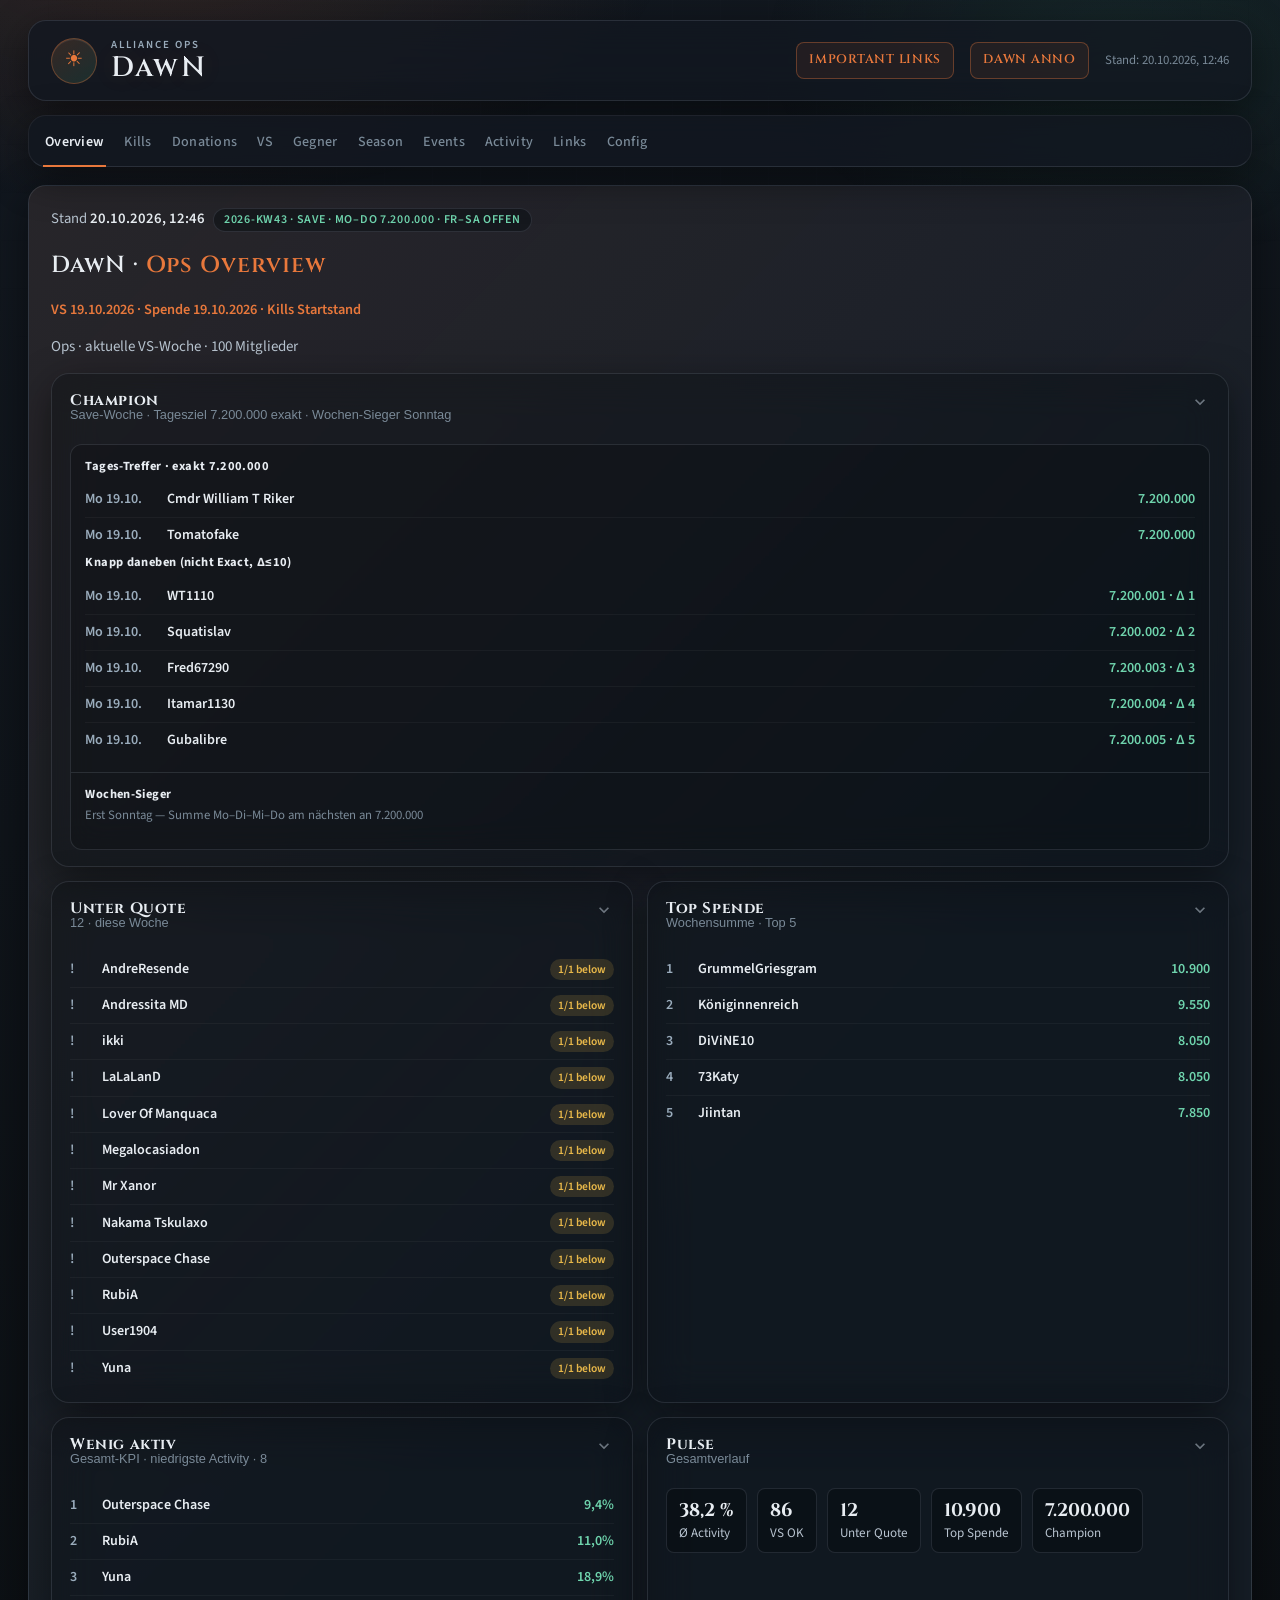
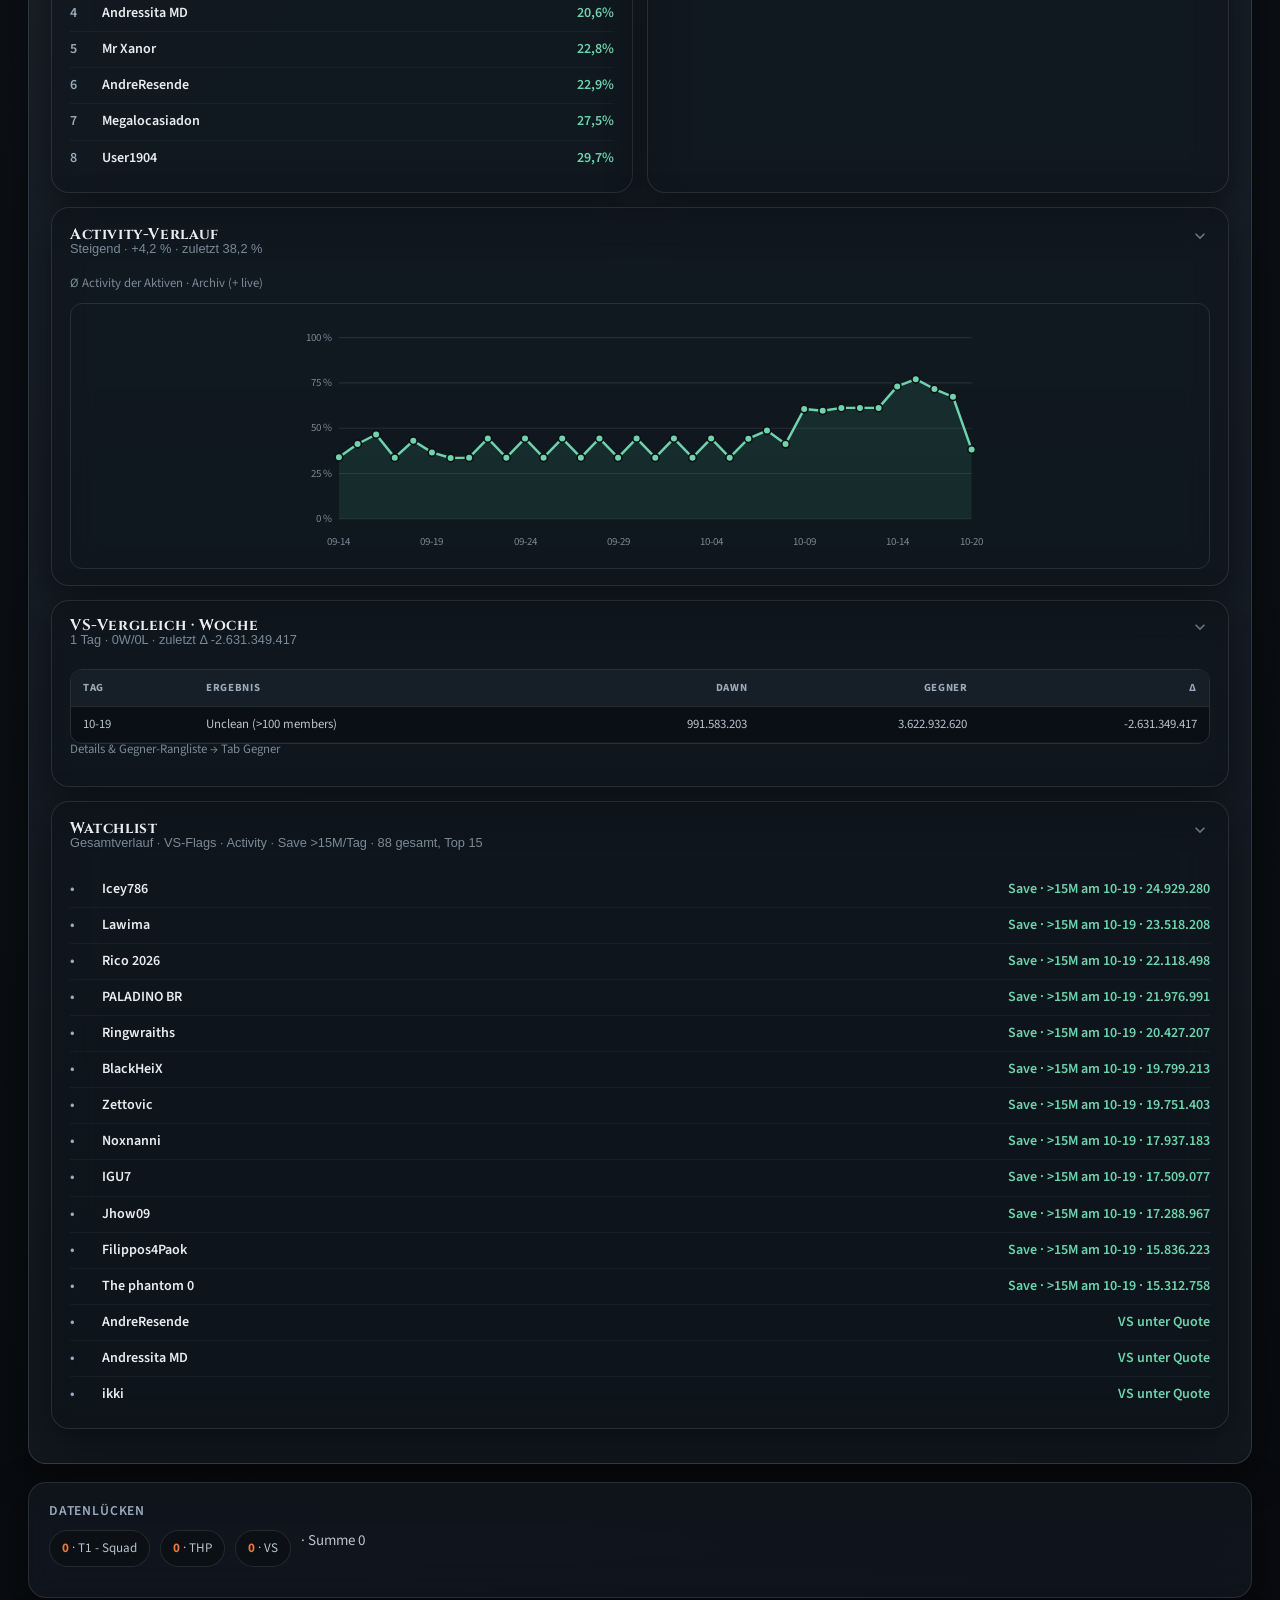
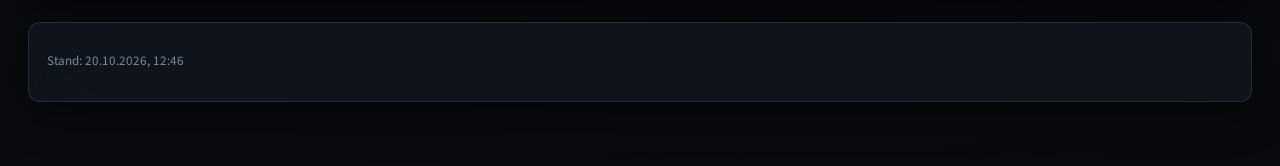
==== index.html @ d1d0ba9c "Watchlist: track Save-week members over 15M VS/day" ====
<!DOCTYPE html>
<html lang="de">
<head>
  <meta charset="utf-8">
  <meta name="viewport" content="width=device-width, initial-scale=1, viewport-fit=cover">
  <title>DawN — Last War Dashboard</title>
  <link rel="preconnect" href="https://fonts.googleapis.com">
  <link rel="preconnect" href="https://fonts.gstatic.com" crossorigin>
  <link href="https://fonts.googleapis.com/css2?family=Cinzel:wght@500;600;700&family=Source+Sans+3:ital,wght@0,400;0,500;0,600;0,700;1,400&display=swap" rel="stylesheet">
  <link rel="stylesheet" href="styles.css?v=20261020-overview-gegner">
</head>
<body>
  <div class="bg-grid" aria-hidden="true"></div>
  <div class="bg-glow" aria-hidden="true"></div>
  <div class="wrap" id="wrap">
    <header class="site-head glass">
      <div class="brand">
        <span class="brand-mark" aria-hidden="true">☀</span>
        <div>
          <p class="brand-kicker">Alliance Ops</p>
          <h1 class="brand-title">DawN</h1>
        </div>
      </div>
      <div class="head-tools">
        <a class="tool-link" href="/links/" target="_blank" rel="noopener noreferrer">Important Links</a>
        <a class="tool-link" href="https://lastwar-daily-anno.pages.dev/" target="_blank" rel="noopener noreferrer">DawN Anno</a>
        <div class="stamp" id="stamp">Lade Daten…</div>
      </div>
    </header>

    <div class="bar glass">
      <div class="row">
        <div class="tabs" role="tablist" aria-label="Dashboard-Bereiche">
          <button class="tab" role="tab" id="tab-overview" aria-selected="true" aria-controls="view-overview" data-view="overview">Overview</button>
          <button class="tab" role="tab" id="tab-kills" aria-selected="false" aria-controls="view-kills" data-view="kills">Kills</button>
          <button class="tab" role="tab" id="tab-donations" aria-selected="false" aria-controls="view-donations" data-view="donations">Donations</button>
          <button class="tab" role="tab" id="tab-vs" aria-selected="false" aria-controls="view-vs" data-view="vs">VS</button>
          <button class="tab" role="tab" id="tab-gegner" aria-selected="false" aria-controls="view-gegner" data-view="gegner">Gegner</button>
          <button class="tab" role="tab" id="tab-season" aria-selected="false" aria-controls="view-season" data-view="season">Season</button>
          <button class="tab" role="tab" id="tab-events" aria-selected="false" aria-controls="view-events" data-view="events">Events</button>
          <button class="tab" role="tab" id="tab-activity" aria-selected="false" aria-controls="view-activity" data-view="activity">Activity</button>
          <button class="tab" role="tab" id="tab-links" aria-selected="false" aria-controls="view-links" data-view="links">Links</button>
          <button class="tab" role="tab" id="tab-config" aria-selected="false" aria-controls="view-config" data-view="config">Config</button>
        </div>
      </div>
    </div>

    <div id="filterMount" class="filter-mount" hidden aria-label="Mitglieder-Filter"></div>

    <div id="bootErr" class="err glass" hidden></div>

    <div class="view" id="view-overview" role="tabpanel" aria-labelledby="tab-overview"></div>
    <div class="view" id="view-kills" role="tabpanel" aria-labelledby="tab-kills" hidden></div>
    <div class="view" id="view-donations" role="tabpanel" aria-labelledby="tab-donations" hidden></div>
    <div class="view" id="view-vs" role="tabpanel" aria-labelledby="tab-vs" hidden></div>
    <div class="view" id="view-gegner" role="tabpanel" aria-labelledby="tab-gegner" hidden></div>
    <div class="view" id="view-season" role="tabpanel" aria-labelledby="tab-season" hidden></div>
    <div class="view" id="view-events" role="tabpanel" aria-labelledby="tab-events" hidden></div>
    <div class="view" id="view-activity" role="tabpanel" aria-labelledby="tab-activity" hidden></div>
    <div class="view" id="view-links" role="tabpanel" aria-labelledby="tab-links" hidden></div>
    <div class="view" id="view-config" role="tabpanel" aria-labelledby="tab-config" hidden></div>

    <footer class="foot glass" id="foot"></footer>
  </div>
  <script src="app.js?v=20261020-watch-15m"></script>
</body>
</html>
---- styles.css ----
:root {
  --ink: #e8edf2;
  --ink-2: #b8c4d0;
  --muted: #7a8a98;
  --line: rgba(180, 200, 220, 0.14);
  --line-strong: rgba(232, 120, 60, 0.35);
  --brand: #3a9b78;
  --brand-soft: rgba(58, 155, 120, 0.18);
  --brand-ink: #6fd4ad;
  --ember: #e8783c;
  --ember-soft: rgba(232, 120, 60, 0.16);
  --metal: #9aacbc;
  --ok: #45c48a;
  --warn: #e8b84a;
  --bad: #e85a5a;
  --page: #0c1014;
  --page-mid: #121820;
  --glass: rgba(18, 24, 32, 0.78);
  --glass-strong: rgba(24, 32, 42, 0.92);
  --glass-edge: rgba(255, 255, 255, 0.06);
  --shadow: 0 12px 40px rgba(0, 0, 0, 0.45);
  --shadow-hover: 0 18px 48px rgba(0, 0, 0, 0.55);
  --radius-lg: 18px;
  --radius-md: 12px;
  --radius-sm: 8px;
  --font-display: "Cinzel", "Times New Roman", serif;
  --font-body: "Source Sans 3", "Segoe UI", system-ui, sans-serif;
  --pad-x: clamp(16px, 4vw, 28px);
}

* { box-sizing: border-box; }

html { scroll-behavior: smooth; }

body {
  margin: 0;
  min-height: 100vh;
  font-family: var(--font-body);
  font-size: 15px;
  line-height: 1.5;
  color: var(--ink-2);
  background: linear-gradient(165deg, var(--page-mid) 0%, var(--page) 45%, #080a0e 100%);
}

.bg-grid {
  position: fixed;
  inset: 0;
  pointer-events: none;
  z-index: 0;
  opacity: 0.35;
  background-image:
    linear-gradient(rgba(120, 140, 160, 0.06) 1px, transparent 1px),
    linear-gradient(90deg, rgba(120, 140, 160, 0.06) 1px, transparent 1px);
  background-size: 48px 48px;
  mask-image: radial-gradient(ellipse 80% 70% at 50% 20%, black 20%, transparent 75%);
}

.bg-glow {
  position: fixed;
  inset: 0;
  pointer-events: none;
  background:
    radial-gradient(900px 480px at 12% -8%, rgba(232, 120, 60, 0.14), transparent 58%),
    radial-gradient(700px 420px at 88% 5%, rgba(58, 155, 120, 0.12), transparent 52%),
    radial-gradient(600px 400px at 50% 100%, rgba(40, 60, 90, 0.25), transparent 55%);
  z-index: 0;
}

.wrap {
  position: relative;
  z-index: 1;
  max-width: 1280px;
  margin: 0 auto;
  padding: 20px var(--pad-x) 64px;
}

.glass {
  background: var(--glass);
  backdrop-filter: blur(20px) saturate(1.15);
  -webkit-backdrop-filter: blur(20px) saturate(1.15);
  border: 1px solid var(--glass-edge);
  box-shadow: var(--shadow);
}

.site-head {
  display: flex;
  flex-wrap: wrap;
  align-items: center;
  justify-content: space-between;
  gap: 12px 20px;
  padding: 16px 22px;
  border-radius: var(--radius-lg);
  margin-bottom: 14px;
  border-color: var(--line);
}

.brand {
  display: flex;
  align-items: center;
  gap: 14px;
}

.brand-mark {
  width: 46px;
  height: 46px;
  display: grid;
  place-items: center;
  border-radius: 50%;
  background: linear-gradient(145deg, var(--ember-soft), var(--brand-soft));
  border: 1px solid var(--line-strong);
  font-size: 1.35rem;
  color: var(--ember);
  box-shadow: inset 0 1px 0 rgba(255, 255, 255, 0.08);
}

.brand-kicker {
  margin: 0;
  font-size: 0.68rem;
  letter-spacing: 0.18em;
  text-transform: uppercase;
  color: var(--metal);
  font-weight: 600;
}

.brand-title {
  margin: 0;
  font-family: var(--font-display);
  font-size: 1.75rem;
  font-weight: 600;
  letter-spacing: 0.08em;
  color: var(--ink);
  line-height: 1.1;
  text-shadow: 0 0 24px rgba(232, 120, 60, 0.15);
}

.head-tools {
  display: flex;
  flex-wrap: wrap;
  align-items: center;
  justify-content: flex-end;
  gap: 12px 16px;
}

.tool-link {
  font-family: var(--font-display);
  font-size: 0.78rem;
  font-weight: 600;
  letter-spacing: 0.06em;
  text-transform: uppercase;
  text-decoration: none;
  color: var(--ember);
  padding: 8px 12px;
  border-radius: 8px;
  border: 1px solid rgba(232, 120, 60, 0.35);
  background: rgba(232, 120, 60, 0.08);
  transition: background 0.15s ease, border-color 0.15s ease, color 0.15s ease;
}

.tool-link:hover,
.tool-link:focus-visible {
  color: var(--ink);
  border-color: rgba(232, 120, 60, 0.65);
  background: rgba(232, 120, 60, 0.18);
  outline: none;
}

.stamp {
  font-size: 0.8rem;
  color: var(--muted);
  text-align: right;
  max-width: 28rem;
}

.bar {
  position: sticky;
  top: env(safe-area-inset-top, 0);
  z-index: 10;
  border-radius: var(--radius-lg);
  margin-bottom: 18px;
  padding: 6px 14px 0;
  border-bottom: 1px solid var(--line);
}

.bar .row {
  display: flex;
  align-items: flex-end;
  justify-content: space-between;
  gap: 8px;
}

.tabs {
  display: flex;
  gap: 16px;
  overflow-x: auto;
  scrollbar-width: none;
  margin-bottom: -1px;
  min-width: 0;
}

.tabs::-webkit-scrollbar { display: none; }

.tab {
  appearance: none;
  border: 0;
  border-bottom: 2px solid transparent;
  background: none;
  color: var(--muted);
  font: inherit;
  font-weight: 500;
  font-size: 0.88rem;
  letter-spacing: 0.02em;
  padding: 10px 2px 12px;
  white-space: nowrap;
  cursor: pointer;
  transition: color 0.15s ease, border-color 0.15s ease;
}

.tab:hover { color: var(--ink); }

.tab[aria-selected="true"] {
  border-bottom-color: var(--ember);
  color: var(--ink);
  font-weight: 600;
}

.tab:focus-visible {
  outline: 2px solid var(--brand);
  outline-offset: 2px;
}

.view[hidden] { display: none !important; }

.view {
  animation: fade-in 0.22s ease;
}

@keyframes fade-in {
  from { opacity: 0; transform: translateY(4px); }
  to { opacity: 1; transform: none; }
}

@media (prefers-reduced-motion: reduce) {
  .view { animation: none; }
  html { scroll-behavior: auto; }
}

.hero-ops {
  border-radius: var(--radius-lg);
  padding: 22px 22px 18px;
  margin-bottom: 18px;
  border: 1px solid var(--line);
  background:
    linear-gradient(135deg, rgba(232, 120, 60, 0.08) 0%, transparent 42%),
    var(--glass-strong);
  position: relative;
  overflow: hidden;
}

.hero-ops::after {
  content: "";
  position: absolute;
  inset: 0;
  pointer-events: none;
  background: linear-gradient(180deg, transparent 60%, rgba(0, 0, 0, 0.2));
}

.hero-ops-inner {
  position: relative;
  z-index: 1;
}

.hero-headline {
  margin: 0 0 16px;
  font-family: var(--font-display);
  font-size: clamp(1.15rem, 2.5vw, 1.45rem);
  font-weight: 600;
  letter-spacing: 0.04em;
  color: var(--ink);
}

.hero-headline em {
  font-style: normal;
  color: var(--ember);
}

.kpi-grid {
  display: grid;
  grid-template-columns: repeat(auto-fit, minmax(168px, 1fr));
  gap: 12px;
}

.kpi-card {
  padding: 14px 16px;
  border-radius: var(--radius-md);
  border: 1px solid var(--line);
  background: rgba(8, 12, 16, 0.35);
  transition: transform 0.18s ease, box-shadow 0.18s ease, border-color 0.18s ease;
}

.kpi-card:hover {
  transform: translateY(-2px);
  box-shadow: var(--shadow-hover);
  border-color: rgba(232, 120, 60, 0.25);
}

.kpi-card .label {
  font-size: 0.68rem;
  text-transform: uppercase;
  letter-spacing: 0.1em;
  color: var(--metal);
  margin: 0 0 4px;
  font-weight: 600;
}

.kpi-card .value {
  font-family: var(--font-display);
  font-size: 1.55rem;
  font-weight: 600;
  color: var(--ink);
  margin: 0;
  line-height: 1.15;
}

.kpi-card .hint {
  margin: 6px 0 0;
  font-size: 0.78rem;
  color: var(--muted);
}

.kpi-card.accent {
  border-color: rgba(58, 155, 120, 0.35);
  background: linear-gradient(160deg, rgba(58, 155, 120, 0.12), rgba(8, 12, 16, 0.4));
}

.kpi-card.accent .value { color: var(--brand-ink); }

.panel {
  border-radius: var(--radius-lg);
  padding: 18px 20px 16px;
  margin-bottom: 16px;
  border: 1px solid var(--line);
}

.panel h2 {
  margin: 0 0 14px;
  font-family: var(--font-display);
  font-size: 1.12rem;
  font-weight: 600;
  color: var(--ink);
  letter-spacing: 0.04em;
}

.panel h3 {
  margin: 18px 0 10px;
  font-size: 0.85rem;
  text-transform: uppercase;
  letter-spacing: 0.08em;
  color: var(--metal);
  font-weight: 600;
}

.panel .lead {
  margin: -6px 0 14px;
  font-size: 0.88rem;
  color: var(--muted);
}

.stub-note {
  padding: 12px 14px;
  border-radius: var(--radius-sm);
  background: var(--ember-soft);
  border: 1px dashed rgba(232, 120, 60, 0.35);
  font-size: 0.88rem;
  color: var(--ink-2);
  margin-bottom: 14px;
}

.meta-grid {
  display: grid;
  grid-template-columns: repeat(auto-fit, minmax(150px, 1fr));
  gap: 10px;
  margin-bottom: 14px;
}

.meta-chip {
  padding: 10px 12px;
  border-radius: var(--radius-sm);
  background: rgba(8, 12, 16, 0.45);
  border: 1px solid var(--line);
}

.meta-chip .k {
  display: block;
  font-size: 0.68rem;
  text-transform: uppercase;
  letter-spacing: 0.06em;
  color: var(--muted);
  font-weight: 600;
}

.meta-chip .v {
  font-weight: 600;
  color: var(--ink);
}

.missing-strip {
  display: flex;
  flex-wrap: wrap;
  gap: 10px;
  margin-bottom: 14px;
}

.missing-pill {
  padding: 8px 12px;
  border-radius: 999px;
  font-size: 0.82rem;
  border: 1px solid var(--line);
  background: rgba(8, 12, 16, 0.5);
}

.missing-pill strong {
  color: var(--ember);
  font-variant-numeric: tabular-nums;
}

.table-wrap {
  overflow: auto;
  border-radius: var(--radius-md);
  border: 1px solid var(--line);
}

table.t {
  width: 100%;
  border-collapse: collapse;
  font-size: 0.86rem;
  background: rgba(6, 10, 14, 0.55);
}

table.t thead th {
  position: sticky;
  top: 0;
  z-index: 1;
  text-align: left;
  padding: 10px 12px;
  font-size: 0.68rem;
  text-transform: uppercase;
  letter-spacing: 0.06em;
  color: var(--metal);
  background: var(--glass-strong);
  border-bottom: 1px solid var(--line);
  white-space: nowrap;
}

table.t thead th.sortable {
  cursor: pointer;
  user-select: none;
  padding-right: 18px;
}

table.t thead th.sortable:hover {
  color: var(--ink);
  background: rgba(232, 120, 60, 0.12);
}

table.t thead th.sortable .sort-ind::after {
  content: "↕";
  margin-left: 4px;
  opacity: 0.35;
  font-size: 0.75em;
}

table.t thead th.sortable.sorted-asc .sort-ind::after {
  content: "↑";
  opacity: 1;
  color: var(--ember);
}

table.t thead th.sortable.sorted-desc .sort-ind::after {
  content: "↓";
  opacity: 1;
  color: var(--ember);
}

table.t tbody td {
  padding: 8px 12px;
  border-bottom: 1px solid rgba(255, 255, 255, 0.04);
  vertical-align: middle;
}

table.t tbody tr:hover td {
  background: rgba(232, 120, 60, 0.06);
}

table.t .name {
  font-weight: 600;
  color: var(--ink);
  white-space: nowrap;
}

table.t .num,
table.t thead th.num,
table.t.compact thead th.num,
table.t tbody td.num {
  font-variant-numeric: tabular-nums;
  text-align: right;
}

table.t.compact {
  font-size: 0.8rem;
}

.badge {
  display: inline-block;
  padding: 2px 8px;
  border-radius: 999px;
  font-size: 0.72rem;
  font-weight: 600;
}

.badge.ok { background: rgba(69, 196, 138, 0.15); color: var(--ok); }
.badge.warn { background: rgba(232, 184, 74, 0.15); color: var(--warn); }
.badge.bad { background: rgba(232, 90, 90, 0.12); color: var(--bad); }
.badge.off { background: rgba(122, 138, 152, 0.15); color: var(--muted); }

.inactive { opacity: 0.48; }

.err {
  padding: 14px 16px;
  border-radius: var(--radius-md);
  color: var(--bad);
  margin-bottom: 16px;
  border-color: rgba(232, 90, 90, 0.3);
}

.foot {
  margin-top: 24px;
  padding: 16px 18px;
  border-radius: var(--radius-md);
  font-size: 0.82rem;
  color: var(--muted);
  border: 1px solid var(--line);
}

.foot code {
  font-size: 0.8em;
  background: rgba(0, 0, 0, 0.35);
  padding: 1px 5px;
  border-radius: 4px;
  color: var(--ink-2);
}

.link-grid {
  display: grid;
  gap: 12px;
}

.link-cat {
  margin: 0 0 8px;
  font-family: var(--font-display);
  font-size: 0.95rem;
  letter-spacing: 0.05em;
  color: var(--brand-ink);
}

.link-card {
  display: block;
  padding: 14px 16px;
  border-radius: var(--radius-md);
  border: 1px solid var(--line);
  background: rgba(8, 12, 16, 0.45);
  text-decoration: none;
  color: inherit;
  transition: border-color 0.15s ease, transform 0.15s ease;
}

.link-card:hover {
  border-color: rgba(232, 120, 60, 0.4);
  transform: translateX(3px);
}

.link-card .title {
  font-weight: 600;
  color: var(--ink);
  margin: 0 0 4px;
}

.link-card .desc {
  margin: 0;
  font-size: 0.85rem;
  color: var(--muted);
}

.link-card .url {
  margin: 6px 0 0;
  font-size: 0.75rem;
  color: var(--metal);
  word-break: break-all;
}

.filter-mount {
  margin-bottom: 14px;
}

.filter-mount[hidden] {
  display: none !important;
}

.filter-bar {
  border-radius: var(--radius-lg);
  padding: 12px 16px 14px;
  border: 1px solid var(--line);
  display: flex;
  flex-wrap: wrap;
  align-items: flex-end;
  gap: 12px 18px;
}

.filter-bar .field {
  display: flex;
  flex-direction: column;
  gap: 4px;
  min-width: 0;
}

.filter-bar .field label {
  font-size: 0.68rem;
  text-transform: uppercase;
  letter-spacing: 0.08em;
  color: var(--metal);
  font-weight: 600;
}

.filter-bar input[type="search"],
.filter-bar select {
  font: inherit;
  font-size: 0.88rem;
  padding: 7px 10px;
  border-radius: var(--radius-sm);
  border: 1px solid var(--line);
  background: rgba(8, 12, 16, 0.55);
  color: var(--ink);
  min-width: 10rem;
}

.filter-bar input[type="search"]:focus,
.filter-bar select:focus {
  outline: 2px solid var(--brand);
  outline-offset: 1px;
}

.role-chips {
  display: flex;
  flex-wrap: wrap;
  gap: 6px;
}

.role-chip {
  appearance: none;
  border: 1px solid var(--line);
  background: rgba(8, 12, 16, 0.45);
  color: var(--muted);
  font: inherit;
  font-size: 0.78rem;
  font-weight: 600;
  padding: 5px 10px;
  border-radius: 999px;
  cursor: pointer;
  transition: border-color 0.15s, color 0.15s, background 0.15s;
}

.role-chip[aria-pressed="true"] {
  border-color: rgba(232, 120, 60, 0.45);
  color: var(--ink);
  background: var(--ember-soft);
}

.filter-check {
  display: flex;
  align-items: center;
  gap: 8px;
  font-size: 0.88rem;
  color: var(--ink-2);
  padding-bottom: 6px;
}

.filter-check input {
  accent-color: var(--ember);
  width: 1rem;
  height: 1rem;
}

.filter-reset {
  margin-left: auto;
  align-self: center;
  padding: 6px 12px;
  border: 1px solid var(--line);
  border-radius: 6px;
  background: transparent;
  color: var(--metal);
  font-size: 0.75rem;
  cursor: pointer;
}

.filter-reset:hover {
  color: var(--ink);
  border-color: var(--ember);
}

.filter-count {
  margin-left: auto;
  font-size: 0.82rem;
  color: var(--muted);
  padding-bottom: 6px;
  white-space: nowrap;
}

.hero-meta {
  display: flex;
  flex-wrap: wrap;
  align-items: center;
  justify-content: space-between;
  gap: 12px 20px;
  margin-bottom: 16px;
}

.ops-stand {
  margin: 0 0 14px;
  font-size: 0.9rem;
  font-weight: 600;
  color: var(--ember);
  font-variant-numeric: tabular-nums;
}

.hero-stand {
  margin: 0;
  font-size: 0.92rem;
  color: var(--ink-2);
}

.hero-stand strong {
  color: var(--ink);
  font-weight: 600;
}

.hero-mode-chip {
  display: inline-block;
  margin-left: 8px;
  padding: 2px 10px;
  border-radius: 999px;
  font-size: 0.75rem;
  font-weight: 600;
  text-transform: uppercase;
  letter-spacing: 0.06em;
  border: 1px solid var(--line);
  background: rgba(8, 12, 16, 0.45);
  color: var(--brand-ink);
}

.period-toggle {
  display: inline-flex;
  border-radius: 999px;
  border: 1px solid var(--line);
  overflow: hidden;
  background: rgba(8, 12, 16, 0.45);
}

.period-toggle button {
  appearance: none;
  border: 0;
  background: none;
  color: var(--muted);
  font: inherit;
  font-size: 0.82rem;
  font-weight: 600;
  padding: 8px 14px;
  cursor: pointer;
  transition: background 0.15s, color 0.15s;
}

.period-toggle button[aria-pressed="true"] {
  background: var(--ember-soft);
  color: var(--ink);
}

.period-toggle button:not(:last-child) {
  border-right: 1px solid var(--line);
}

.widget-grid {
  display: grid;
  grid-template-columns: repeat(12, 1fr);
  gap: 14px;
  margin-bottom: 16px;
}

.widget {
  grid-column: span 6;
  border-radius: var(--radius-lg);
  padding: 16px 18px;
  border: 1px solid var(--line);
  background: rgba(8, 12, 16, 0.35);
}

.widget.span-4 { grid-column: span 4; }
.widget.span-6 { grid-column: span 6; }
.widget.span-8 { grid-column: span 8; }
.widget.span-12 { grid-column: span 12; }

@media (max-width: 900px) {
  .widget,
  .widget.span-4,
  .widget.span-6,
  .widget.span-8 {
    grid-column: span 12;
  }
}

.widget-toggle {
  display: flex;
  align-items: flex-start;
  justify-content: space-between;
  gap: 12px;
  width: 100%;
  margin: 0;
  padding: 0;
  border: 0;
  background: transparent;
  color: inherit;
  text-align: left;
  cursor: pointer;
}

.widget-toggle-text {
  flex: 1;
  min-width: 0;
}

.widget-toggle .sub {
  margin: 4px 0 0;
}

.widget-chevron {
  flex: 0 0 auto;
  width: 1.25rem;
  height: 1.25rem;
  margin-top: 2px;
  opacity: 0.55;
  background: currentColor;
  -webkit-mask: url("data:image/svg+xml,%3Csvg xmlns='http://www.w3.org/2000/svg' viewBox='0 0 24 24'%3E%3Cpath fill='%23000' d='M7.41 8.59L12 13.17l4.59-4.58L18 10l-6 6-6-6z'/%3E%3C/svg%3E") center / contain no-repeat;
  mask: url("data:image/svg+xml,%3Csvg xmlns='http://www.w3.org/2000/svg' viewBox='0 0 24 24'%3E%3Cpath fill='%23000' d='M7.41 8.59L12 13.17l4.59-4.58L18 10l-6 6-6-6z'/%3E%3C/svg%3E") center / contain no-repeat;
  transition: transform 0.15s ease;
}

.widget-toggle[aria-expanded="false"] .widget-chevron {
  transform: rotate(-90deg);
}

.widget-body {
  margin-top: 12px;
}

.widget h3 {
  margin: 0 0 10px;
  font-family: var(--font-display);
  font-size: 0.95rem;
  letter-spacing: 0.04em;
  color: var(--ink);
}

.widget-toggle h3 {
  margin: 0;
}

.vs-compare-table tr.win td { color: var(--ok); }
.vs-compare-table tr.loss td { color: var(--bad); }

.widget .sub {
  margin: -4px 0 10px;
  font-size: 0.8rem;
  color: var(--muted);
}

.rank-list {
  list-style: none;
  margin: 0;
  padding: 0;
}

.rank-list li {
  display: flex;
  align-items: center;
  gap: 10px;
  padding: 7px 0;
  border-bottom: 1px solid rgba(255, 255, 255, 0.04);
  font-size: 0.88rem;
}

.rank-list li:last-child {
  border-bottom: 0;
}

.rank-list .rank {
  width: 1.4rem;
  font-variant-numeric: tabular-nums;
  color: var(--metal);
  font-weight: 600;
}

.rank-list .who {
  flex: 1;
  font-weight: 600;
  color: var(--ink);
  min-width: 0;
  overflow: hidden;
  text-overflow: ellipsis;
  white-space: nowrap;
}

/* One Champion card: two related blocks, not two competing widgets. */
.champ-widget .champ-blocks {
  display: flex;
  flex-direction: column;
  gap: 0;
  margin-top: 0.35rem;
  border: 1px solid var(--line);
  border-radius: var(--radius-md);
  overflow: hidden;
  background: rgba(0, 0, 0, 0.18);
}

.champ-widget .champ-block {
  padding: 0.75rem 0.9rem 0.85rem;
}

.champ-widget .champ-block + .champ-block {
  border-top: 1px solid var(--line);
}

.champ-widget .champ-section-label {
  margin: 0 0 0.4rem;
  font-size: 0.78rem;
  font-weight: 700;
  letter-spacing: 0.03em;
  text-transform: none;
  color: var(--ink);
}

/* Champion lists: never truncate names — show every exact hit / tie. */
.rank-list.champ-list .who,
.rank-list.champ-days .who {
  overflow: visible;
  text-overflow: unset;
  white-space: normal;
}

.rank-list.champ-list .rank,
.rank-list.champ-days .rank {
  min-width: 4.5rem;
  width: auto;
  font-variant-numeric: tabular-nums;
}

.rank-list.champ-list .val {
  white-space: nowrap;
}

.rank-list .val {
  font-variant-numeric: tabular-nums;
  color: var(--brand-ink);
  font-weight: 600;
}

.gap-title {
  margin: 0 0 8px;
  font-size: 0.85rem;
  font-weight: 600;
  letter-spacing: 0.06em;
  text-transform: uppercase;
  color: var(--metal);
}

.vs-compare-mini {
  display: grid;
  grid-template-columns: repeat(auto-fit, minmax(140px, 1fr));
  gap: 10px;
}

.vs-day-chip {
  padding: 10px 12px;
  border-radius: var(--radius-sm);
  border: 1px solid var(--line);
  background: rgba(6, 10, 14, 0.5);
  font-size: 0.82rem;
}

.vs-day-chip .d {
  color: var(--muted);
  font-size: 0.72rem;
  text-transform: uppercase;
  letter-spacing: 0.06em;
}

.vs-day-chip.win { border-color: rgba(69, 196, 138, 0.35); }
.vs-day-chip.loss { border-color: rgba(232, 90, 90, 0.35); }

/* VS day cards (VS tab + Overview); burn-up only on Overview */
.vs-compare-block {
  margin: 0 0 18px;
  min-width: 0;
}

.vs-compare-block > h3 {
  margin: 0 0 12px;
  font-family: var(--font-display);
  font-size: 0.95rem;
  letter-spacing: 0.04em;
  color: var(--ink);
}

.vs-day-cards {
  display: grid;
  grid-template-columns: repeat(auto-fit, minmax(168px, 1fr));
  gap: 10px;
  margin-bottom: 14px;
}

.vs-day-card {
  min-width: 0;
  padding: 12px 14px;
  border-radius: var(--radius-md);
  border: 1px solid var(--line);
  background: rgba(6, 10, 14, 0.55);
}

.vs-day-card header {
  display: flex;
  align-items: baseline;
  justify-content: space-between;
  gap: 8px;
  margin-bottom: 10px;
}

.vs-day-card .d {
  font-size: 0.78rem;
  font-weight: 600;
  letter-spacing: 0.04em;
  text-transform: uppercase;
  color: var(--metal);
}

.vs-day-card .res {
  font-size: 0.8rem;
  font-weight: 700;
  color: var(--ink);
}

.vs-day-card.win {
  border-color: rgba(69, 196, 138, 0.4);
  background: linear-gradient(160deg, rgba(69, 196, 138, 0.1), rgba(6, 10, 14, 0.55) 55%);
}

.vs-day-card.win .res { color: var(--ok); }

.vs-day-card.loss {
  border-color: rgba(232, 90, 90, 0.4);
  background: linear-gradient(160deg, rgba(232, 90, 90, 0.1), rgba(6, 10, 14, 0.55) 55%);
}

.vs-day-card.loss .res { color: var(--bad); }

.vs-day-metrics {
  display: grid;
  grid-template-columns: 1fr 1fr;
  gap: 8px 12px;
  margin: 0;
}

.vs-day-metrics dt {
  margin: 0;
  font-size: 0.68rem;
  text-transform: uppercase;
  letter-spacing: 0.06em;
  color: var(--muted);
}

.vs-day-metrics dd {
  margin: 2px 0 0;
  font-size: 0.92rem;
  font-weight: 600;
  font-variant-numeric: tabular-nums;
  color: var(--ink);
  word-break: break-word;
}

.vs-day-metrics dd.num {
  text-align: left;
}

.vs-chart {
  margin-top: 4px;
  padding: 14px 16px 10px;
  border-radius: var(--radius-md);
  border: 1px solid var(--line);
  min-width: 0;
  overflow: hidden;
}

.vs-chart-head {
  display: flex;
  flex-wrap: wrap;
  align-items: baseline;
  justify-content: space-between;
  gap: 6px 14px;
  margin-bottom: 8px;
}

.vs-chart-head h3 {
  margin: 0;
  font-family: var(--font-display);
  font-size: 0.92rem;
  letter-spacing: 0.04em;
  color: var(--ink);
}

.vs-chart-head .sub {
  margin: 0;
  font-size: 0.8rem;
  color: var(--muted);
}

.vs-chart-legend {
  display: flex;
  flex-wrap: wrap;
  gap: 10px 16px;
  margin-bottom: 8px;
  font-size: 0.75rem;
  color: var(--ink-2);
}

.vs-chart-legend .lg {
  display: inline-flex;
  align-items: center;
  gap: 6px;
}

.vs-chart-legend .lg::before {
  content: "";
  width: 12px;
  height: 3px;
  border-radius: 2px;
  background: currentColor;
}

.vs-chart-legend .lg.dawn { color: var(--brand-ink); }
.vs-chart-legend .lg.opp { color: var(--ember); }

.vs-burnup,
.activity-trend {
  display: block;
  width: 100%;
  height: auto;
  max-height: 240px;
}

.chart-grid {
  stroke: rgba(180, 200, 220, 0.12);
  stroke-width: 1;
}

.chart-tick,
.chart-x {
  fill: var(--muted);
  font-size: 10px;
  font-family: var(--font-body);
}

.chart-area.dawn {
  fill: rgba(58, 155, 120, 0.16);
}

.chart-line.dawn {
  stroke: var(--brand-ink);
  stroke-width: 2.25;
  stroke-linecap: round;
  stroke-linejoin: round;
}

.chart-line.opp {
  stroke: var(--ember);
  stroke-width: 2.25;
  stroke-linecap: round;
  stroke-linejoin: round;
  stroke-dasharray: 5 4;
}

.chart-dot.dawn {
  fill: var(--brand-ink);
  stroke: var(--page);
  stroke-width: 1.5;
}

.chart-dot.opp {
  fill: var(--ember);
  stroke: var(--page);
  stroke-width: 1.5;
}

.widget.vs-overview-compare {
  padding-top: 14px;
}

.widget.vs-overview-compare .vs-compare-block {
  margin-bottom: 0;
}

.pulse-row {
  display: flex;
  flex-wrap: wrap;
  gap: 10px;
}

.pulse-pill {
  padding: 8px 12px;
  border-radius: var(--radius-sm);
  border: 1px solid var(--line);
  font-size: 0.82rem;
  background: rgba(6, 10, 14, 0.45);
}

.pulse-pill strong {
  display: block;
  font-family: var(--font-display);
  font-size: 1.15rem;
  color: var(--ink);
}

.config-form {
  display: grid;
  gap: 14px;
  max-width: 36rem;
}

.config-form label {
  display: block;
  font-size: 0.75rem;
  text-transform: uppercase;
  letter-spacing: 0.06em;
  color: var(--metal);
  font-weight: 600;
  margin-bottom: 4px;
}

.config-form input,
.config-form select,
.config-form textarea {
  width: 100%;
  font: inherit;
  padding: 9px 11px;
  border-radius: var(--radius-sm);
  border: 1px solid var(--line);
  background: rgba(8, 12, 16, 0.55);
  color: var(--ink);
}

.config-form textarea {
  min-height: 8rem;
  font-family: ui-monospace, monospace;
  font-size: 0.82rem;
}

.btn-row {
  display: flex;
  flex-wrap: wrap;
  gap: 10px;
}

.btn {
  appearance: none;
  border: 1px solid var(--line-strong);
  background: var(--ember-soft);
  color: var(--ink);
  font: inherit;
  font-weight: 600;
  font-size: 0.88rem;
  padding: 9px 16px;
  border-radius: var(--radius-sm);
  cursor: pointer;
}

.btn.secondary {
  border-color: var(--line);
  background: rgba(8, 12, 16, 0.45);
  color: var(--ink-2);
}

.btn:hover {
  filter: brightness(1.08);
}

.config-hint {
  margin: 0.35rem 0 0.75rem;
  font-size: 0.92rem;
  color: var(--muted, #9aa3b2);
}

.cfg-champ-fieldset {
  margin: 0;
  padding: 12px 14px 14px;
  border: 1px solid var(--line);
  border-radius: var(--radius-sm);
  display: grid;
  gap: 12px;
}

.cfg-champ-fieldset legend {
  padding: 0 6px;
  font-size: 0.75rem;
  font-weight: 700;
  letter-spacing: 0.06em;
  text-transform: uppercase;
  color: var(--metal);
}

.cfg-day-row {
  display: flex;
  flex-wrap: wrap;
  gap: 8px 12px;
}

.cfg-day-check {
  display: inline-flex !important;
  align-items: center;
  gap: 6px;
  margin: 0 !important;
  font-size: 0.88rem !important;
  text-transform: none !important;
  letter-spacing: normal !important;
  color: var(--ink) !important;
  font-weight: 500 !important;
  cursor: pointer;
}

.cfg-day-check input {
  width: auto;
  margin: 0;
}

.champ-freitext {
  font-weight: 400;
  color: var(--muted);
  font-size: 0.85em;
}

.champ-note {
  font-style: italic;
}

.config-week-label {
  margin: 0;
  font-size: 1rem;
  color: var(--ink-2);
}

.config-status {
  margin: 0;
  font-size: 0.88rem;
  color: var(--metal);
}

.config-status-error {
  color: #ff8e8e;
}

.toast {
  position: fixed;
  bottom: 1.25rem;
  left: 50%;
  transform: translateX(-50%);
  z-index: 1000;
  max-width: min(92vw, 28rem);
  padding: 12px 18px;
  border-radius: var(--radius-sm);
  border: 1px solid var(--line-strong);
  background: rgba(12, 18, 24, 0.95);
  color: var(--ink);
  font-size: 0.9rem;
  font-weight: 600;
  box-shadow: 0 8px 32px rgba(0, 0, 0, 0.45);
}

.toast.toast-error {
  border-color: rgba(232, 90, 90, 0.5);
  color: #ffb4b4;
}

/* Mobile: HIG-minded touch targets, safe areas, no horizontal overflow */
@media (max-width: 720px) {
  :root {
    --pad-x: 14px;
  }

  body {
    padding-bottom: calc(64px + env(safe-area-inset-bottom, 0px));
    overflow-x: hidden;
    font-size: 16px;
  }

  .wrap {
    padding: 12px var(--pad-x) calc(24px + env(safe-area-inset-bottom, 0px));
    max-width: 100%;
  }

  .site-head {
    padding: 12px 14px;
    gap: 10px;
    margin-bottom: 10px;
  }

  .brand-title {
    font-size: 1.35rem;
  }

  .head-tools {
    width: 100%;
    justify-content: flex-start;
    flex-wrap: wrap;
  }

  .stamp {
    text-align: left;
    max-width: none;
  }

  /* Bottom tab bar (safe-area) */
  .bar {
    position: fixed;
    left: 0;
    right: 0;
    bottom: 0;
    top: auto;
    z-index: 40;
    margin: 0;
    border-radius: 0;
    border: 0;
    border-top: 1px solid var(--line);
    padding:
      4px 6px
      calc(6px + env(safe-area-inset-bottom, 0px));
    background: var(--glass-strong);
    backdrop-filter: blur(24px) saturate(1.2);
    -webkit-backdrop-filter: blur(24px) saturate(1.2);
    box-shadow: 0 -8px 28px rgba(0, 0, 0, 0.35);
  }

  .bar .row {
    align-items: stretch;
  }

  .tabs {
    width: 100%;
    gap: 0;
    margin: 0;
    justify-content: space-between;
    overflow-x: auto;
    -webkit-overflow-scrolling: touch;
    overscroll-behavior-x: contain;
  }

  .tab {
    flex: 1 0 auto;
    min-width: 4.25rem;
    min-height: 44px;
    padding: 8px 6px;
    border-bottom: 0;
    border-top: 2px solid transparent;
    font-size: 0.72rem;
    letter-spacing: 0.01em;
    text-align: center;
  }

  .tab[aria-selected="true"] {
    border-bottom-color: transparent;
    border-top-color: var(--ember);
  }

  .filter-bar {
    display: grid;
    grid-template-columns: 1fr;
    gap: 10px;
    align-items: stretch;
  }

  .filter-bar .field {
    width: 100%;
  }

  .filter-bar input[type="search"],
  .filter-bar select {
    min-height: 44px;
    font-size: 16px; /* avoid iOS zoom */
  }

  .filter-check {
    min-height: 44px;
    align-items: center;
  }

  .hero-ops {
    padding: 16px 14px 14px;
  }

  .hero-headline {
    font-size: clamp(1.35rem, 6vw, 1.7rem);
  }

  .period-toggle {
    width: 100%;
  }

  .period-toggle button {
    flex: 1;
    min-height: 44px;
  }

  .widget-grid {
    gap: 10px;
  }

  .widget {
    padding: 14px;
  }

  .vs-day-cards {
    grid-template-columns: 1fr;
  }

  .vs-day-card {
    padding: 14px;
  }

  .vs-day-metrics {
    grid-template-columns: 1fr 1fr;
  }

  .vs-chart {
    padding: 12px 10px 8px;
  }

  .vs-burnup {
    max-height: none;
  }

  .table-wrap {
    overflow-x: auto;
    -webkit-overflow-scrolling: touch;
    max-width: 100%;
  }

  table.t {
    font-size: 0.8rem;
  }

  table.t thead th,
  table.t tbody td {
    padding: 10px 10px;
  }

  /* Sticky first column for wide member/matrix tables */
  table.t th:first-child,
  table.t td:first-child {
    position: sticky;
    left: 0;
    z-index: 2;
    background: var(--glass-strong);
    box-shadow: 4px 0 10px rgba(0, 0, 0, 0.25);
  }

  table.t thead th:first-child {
    z-index: 3;
  }

  .pulse-row {
    display: grid;
    grid-template-columns: 1fr 1fr;
    gap: 8px;
  }

  .pulse-pill {
    min-height: 44px;
  }

  .btn {
    min-height: 44px;
    padding: 10px 16px;
  }

  .toast {
    bottom: calc(72px + env(safe-area-inset-bottom, 0px));
  }

  .link-card:hover {
    transform: none;
  }
}

@media (max-width: 720px) and (prefers-reduced-motion: reduce) {
  .bar {
    backdrop-filter: none;
    -webkit-backdrop-filter: none;
  }
}
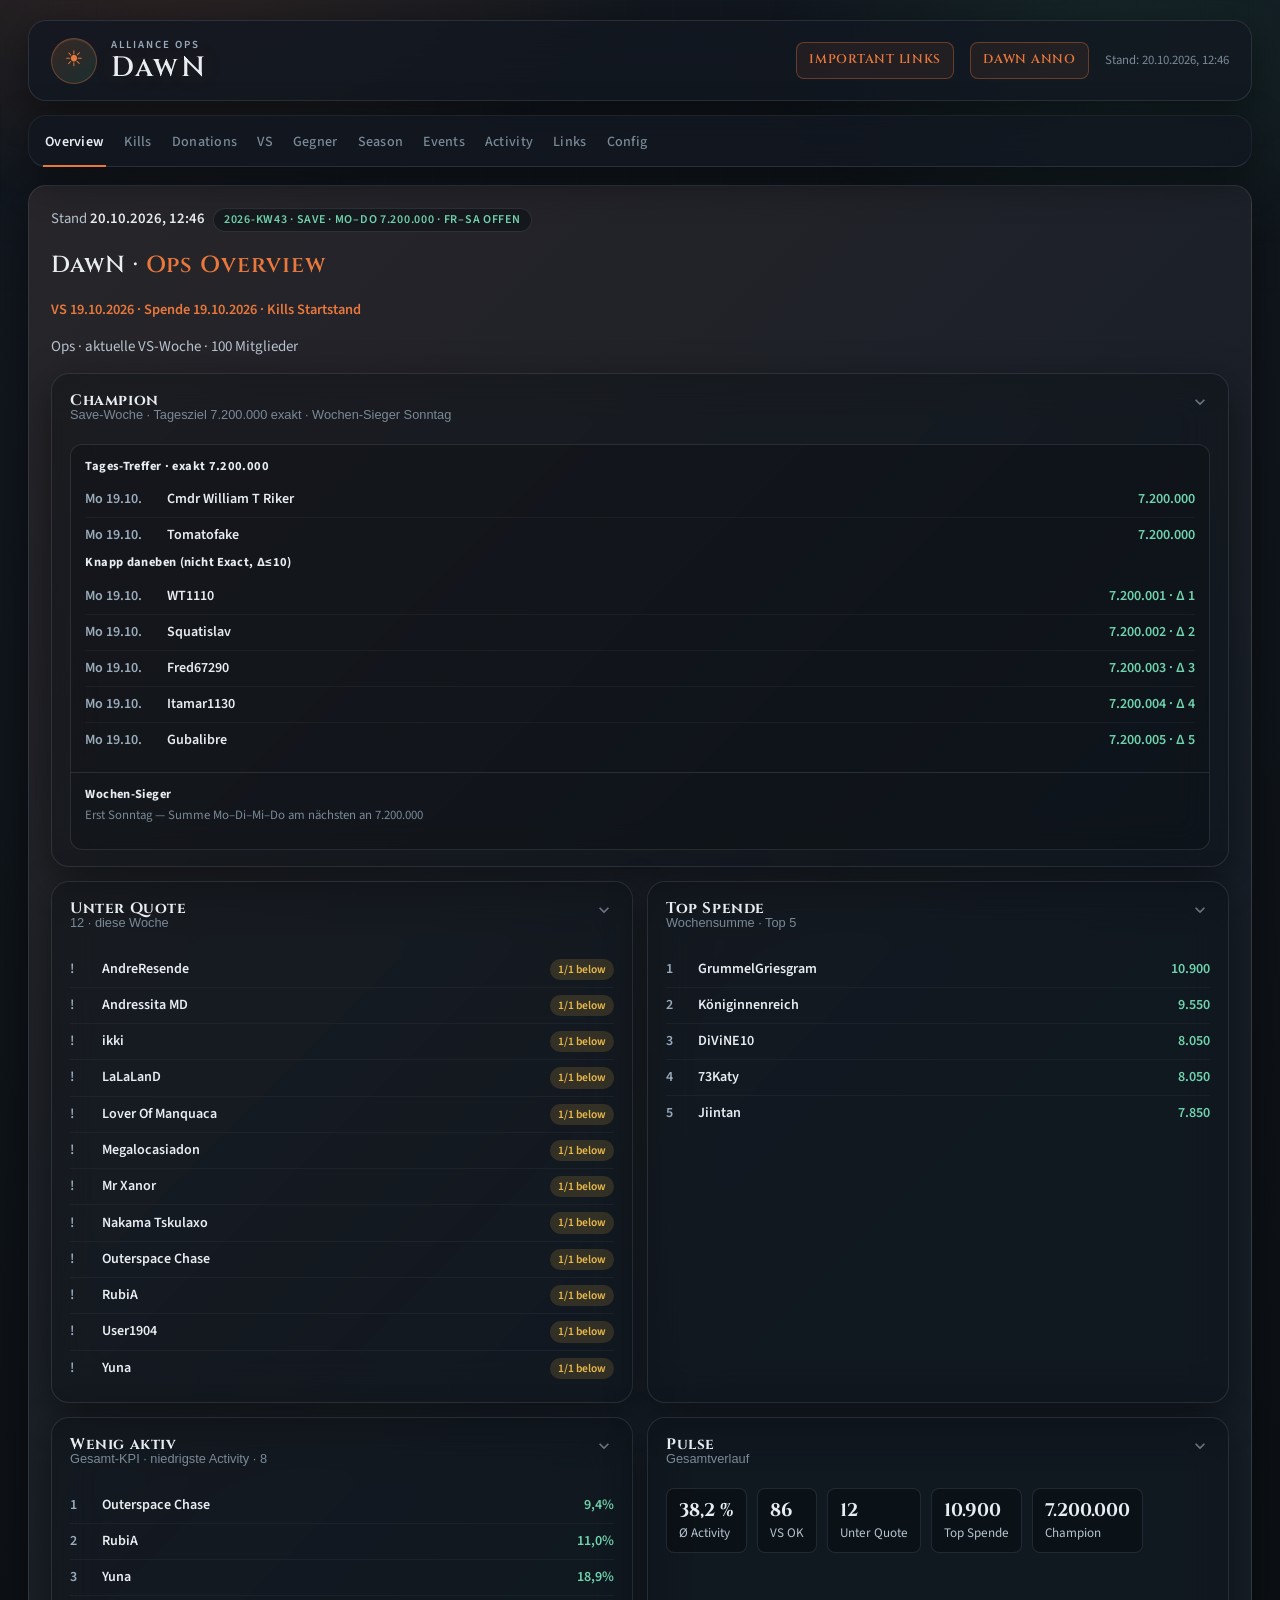
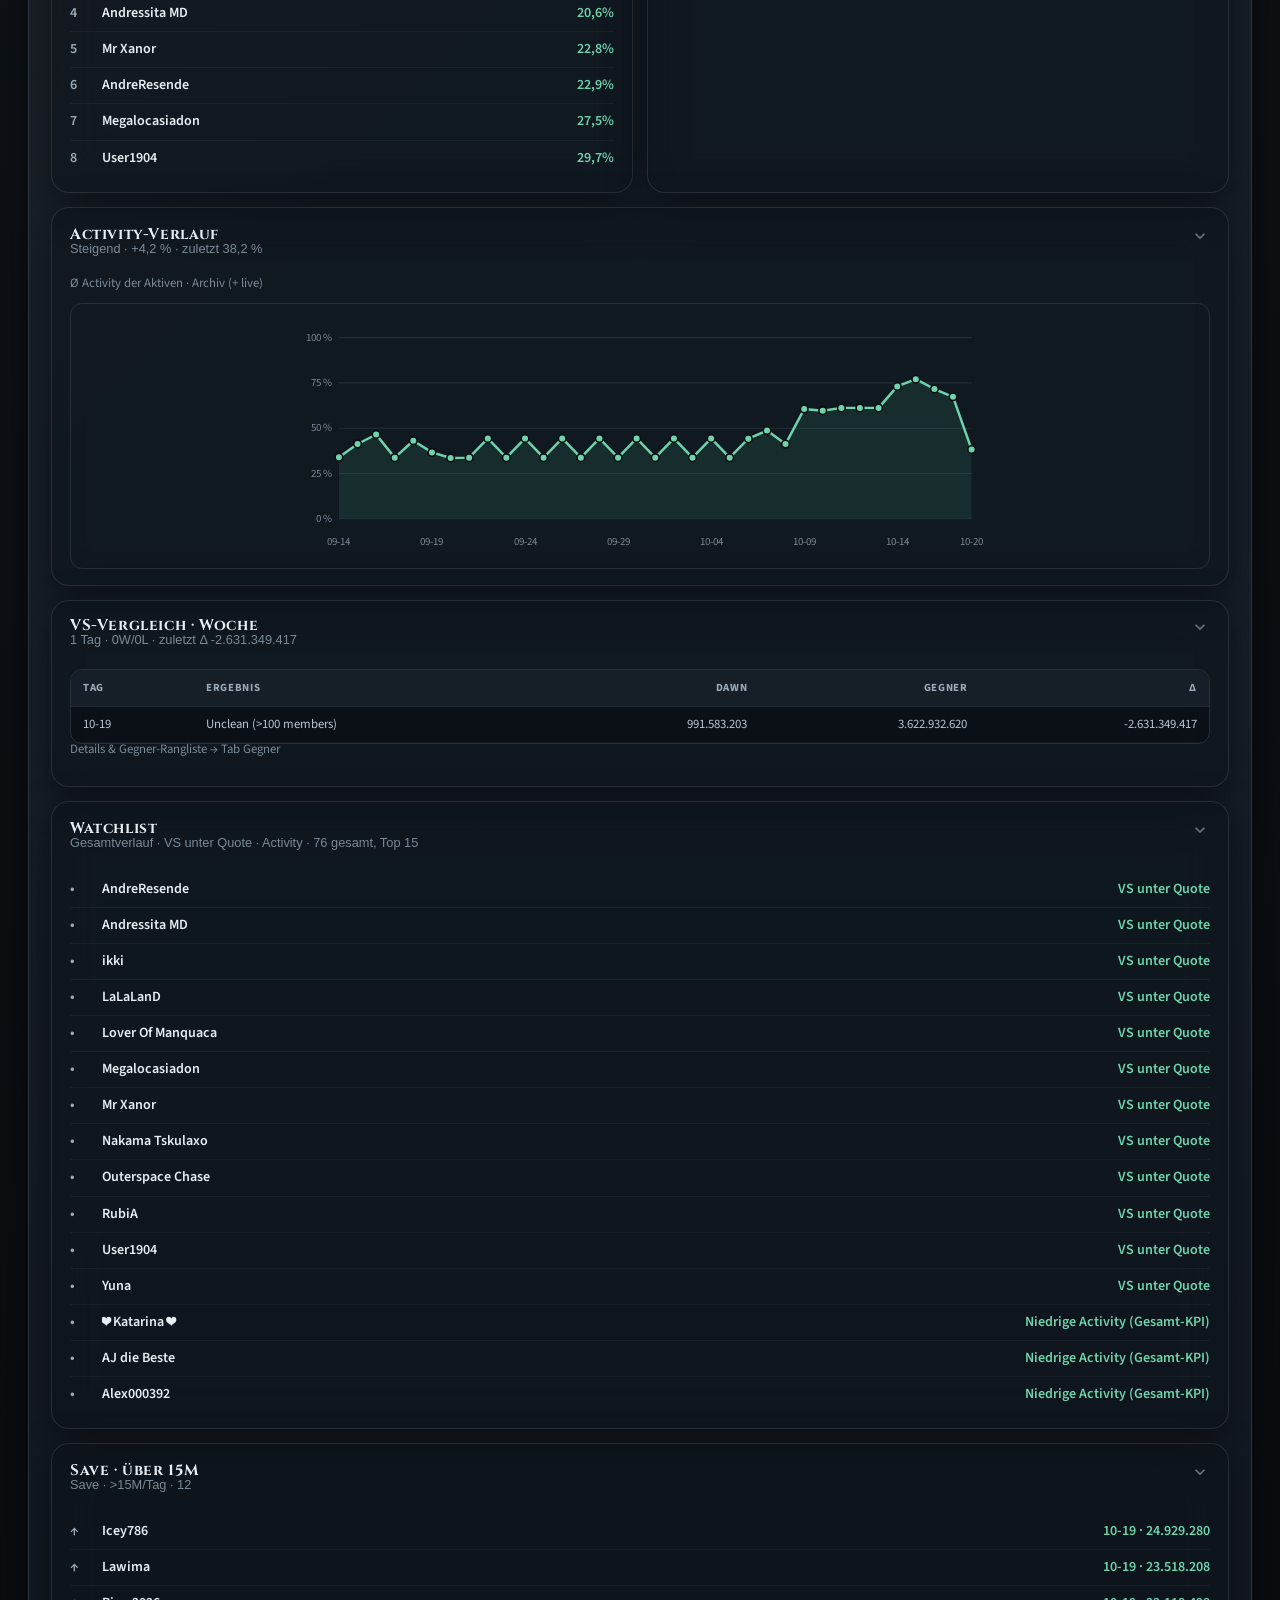
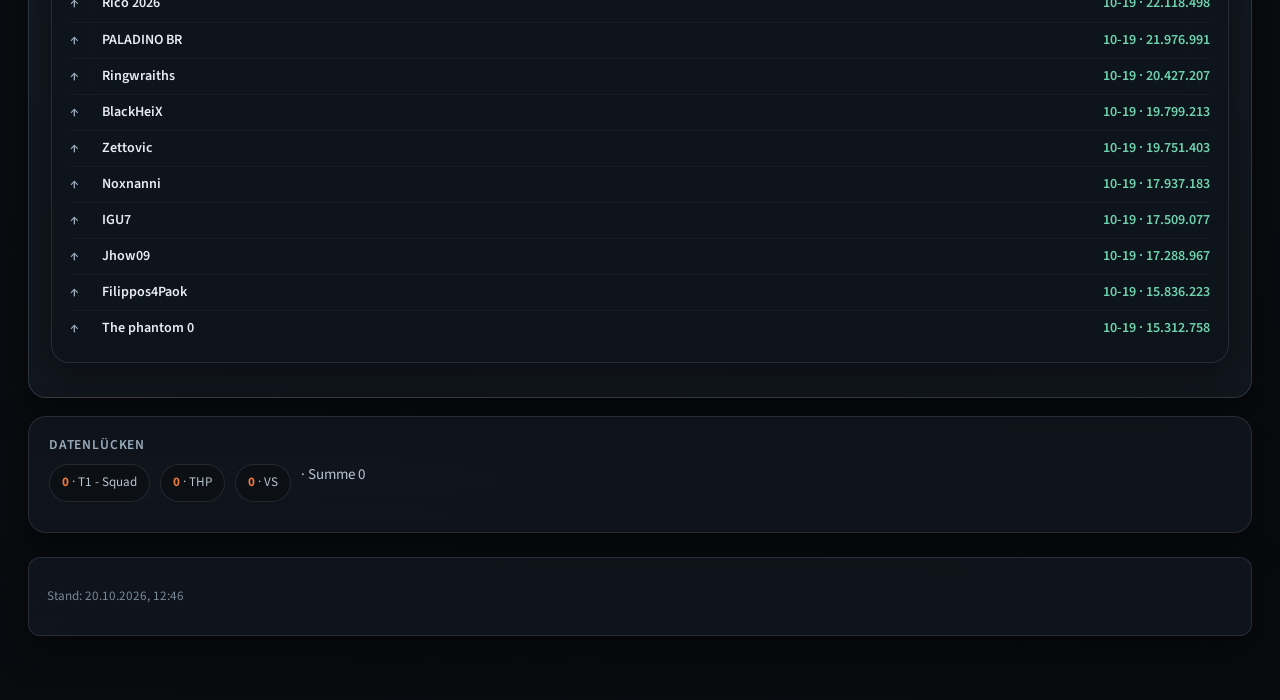
==== commit ace7ce9c: "Split Save >15M into own Overview widget" ====
--- a/index.html
+++ b/index.html
@@ -62,6 +62,6 @@
 
     <footer class="foot glass" id="foot"></footer>
   </div>
-  <script src="app.js?v=20261020-watch-15m"></script>
+  <script src="app.js?v=20261020-save-push"></script>
 </body>
 </html>
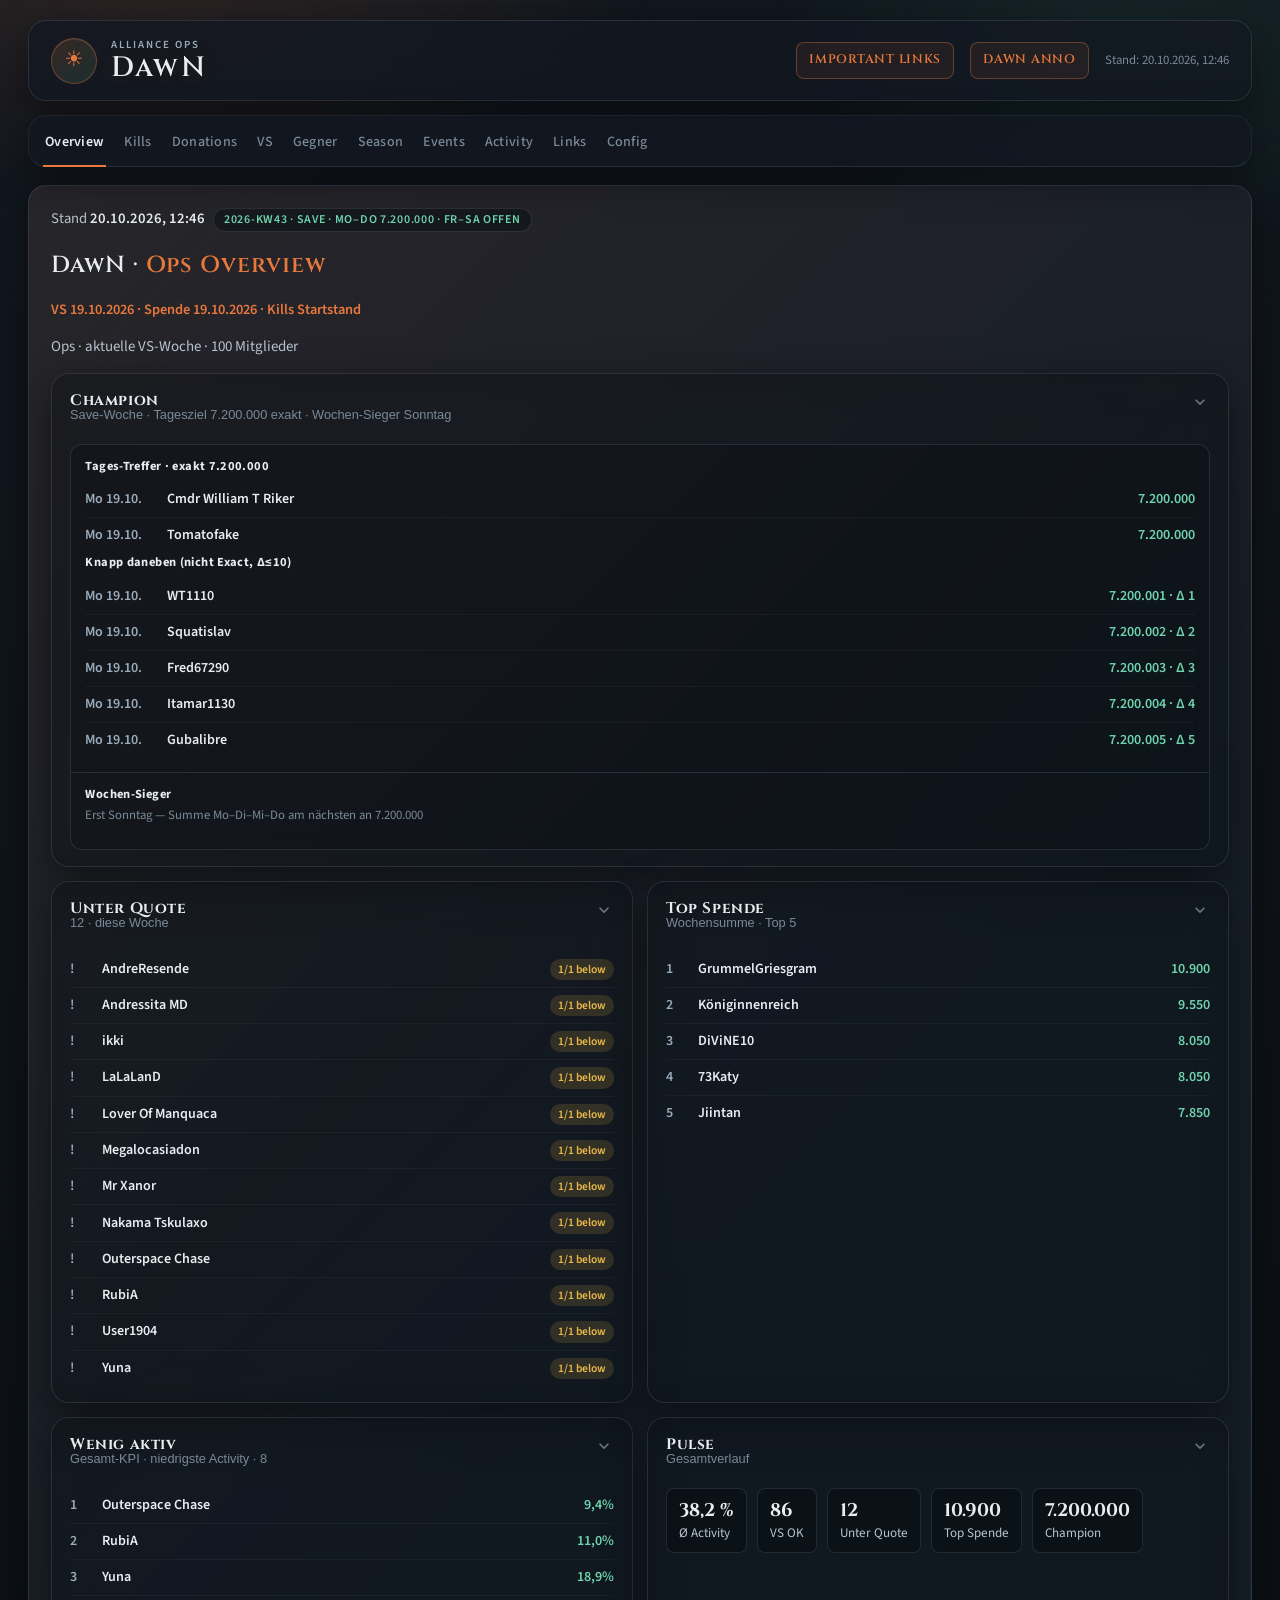
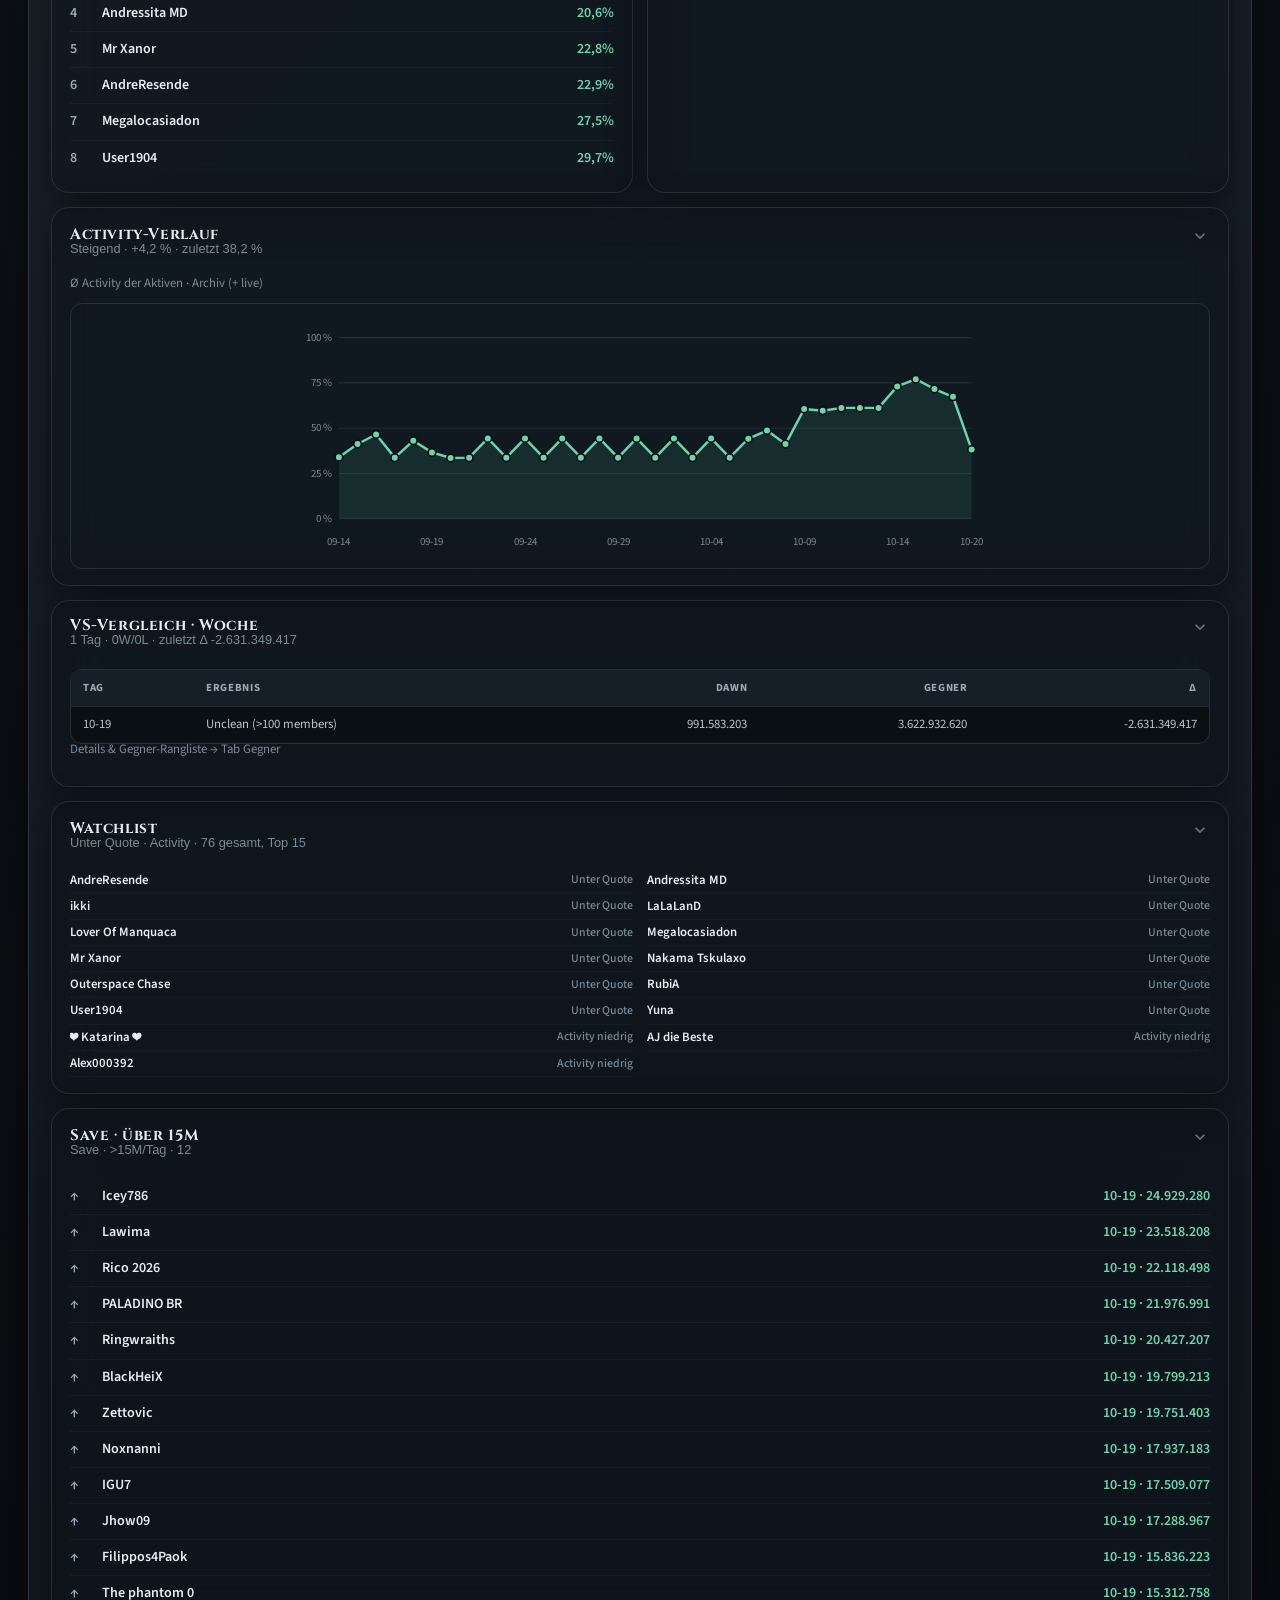
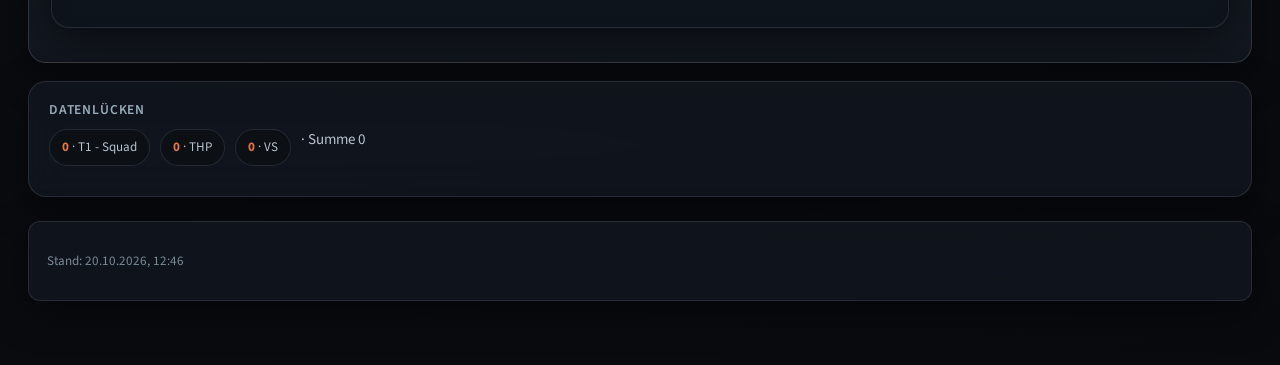
==== commit 134e3d51: "Compact Watchlist: 2-col denser list" ====
--- a/index.html
+++ b/index.html
@@ -7,7 +7,7 @@
   <link rel="preconnect" href="https://fonts.googleapis.com">
   <link rel="preconnect" href="https://fonts.gstatic.com" crossorigin>
   <link href="https://fonts.googleapis.com/css2?family=Cinzel:wght@500;600;700&family=Source+Sans+3:ital,wght@0,400;0,500;0,600;0,700;1,400&display=swap" rel="stylesheet">
-  <link rel="stylesheet" href="styles.css?v=20261020-overview-gegner">
+  <link rel="stylesheet" href="styles.css?v=20261020-watch-compact">
 </head>
 <body>
   <div class="bg-grid" aria-hidden="true"></div>
@@ -62,6 +62,6 @@
 
     <footer class="foot glass" id="foot"></footer>
   </div>
-  <script src="app.js?v=20261020-save-push"></script>
+  <script src="app.js?v=20261020-watch-compact"></script>
 </body>
 </html>
--- a/styles.css
+++ b/styles.css
@@ -970,6 +970,42 @@
   font-weight: 600;
 }
 
+/* Watchlist: dichter, zwei Spalten — Unter-Quote hat Vorrang, weniger Höhe. */
+.watch-widget .widget-body {
+  margin-top: 8px;
+}
+
+.rank-list.watch-list {
+  display: grid;
+  grid-template-columns: 1fr 1fr;
+  column-gap: 14px;
+  row-gap: 0;
+}
+
+.rank-list.watch-list li {
+  gap: 6px;
+  padding: 3px 0;
+  font-size: 0.8rem;
+  border-bottom: 1px solid rgba(255, 255, 255, 0.035);
+}
+
+.rank-list.watch-list .who {
+  font-weight: 600;
+}
+
+.rank-list.watch-list .val {
+  font-size: 0.74rem;
+  font-weight: 500;
+  color: var(--muted);
+  white-space: nowrap;
+}
+
+@media (max-width: 720px) {
+  .rank-list.watch-list {
+    grid-template-columns: 1fr;
+  }
+}
+
 .gap-title {
   margin: 0 0 8px;
   font-size: 0.85rem;
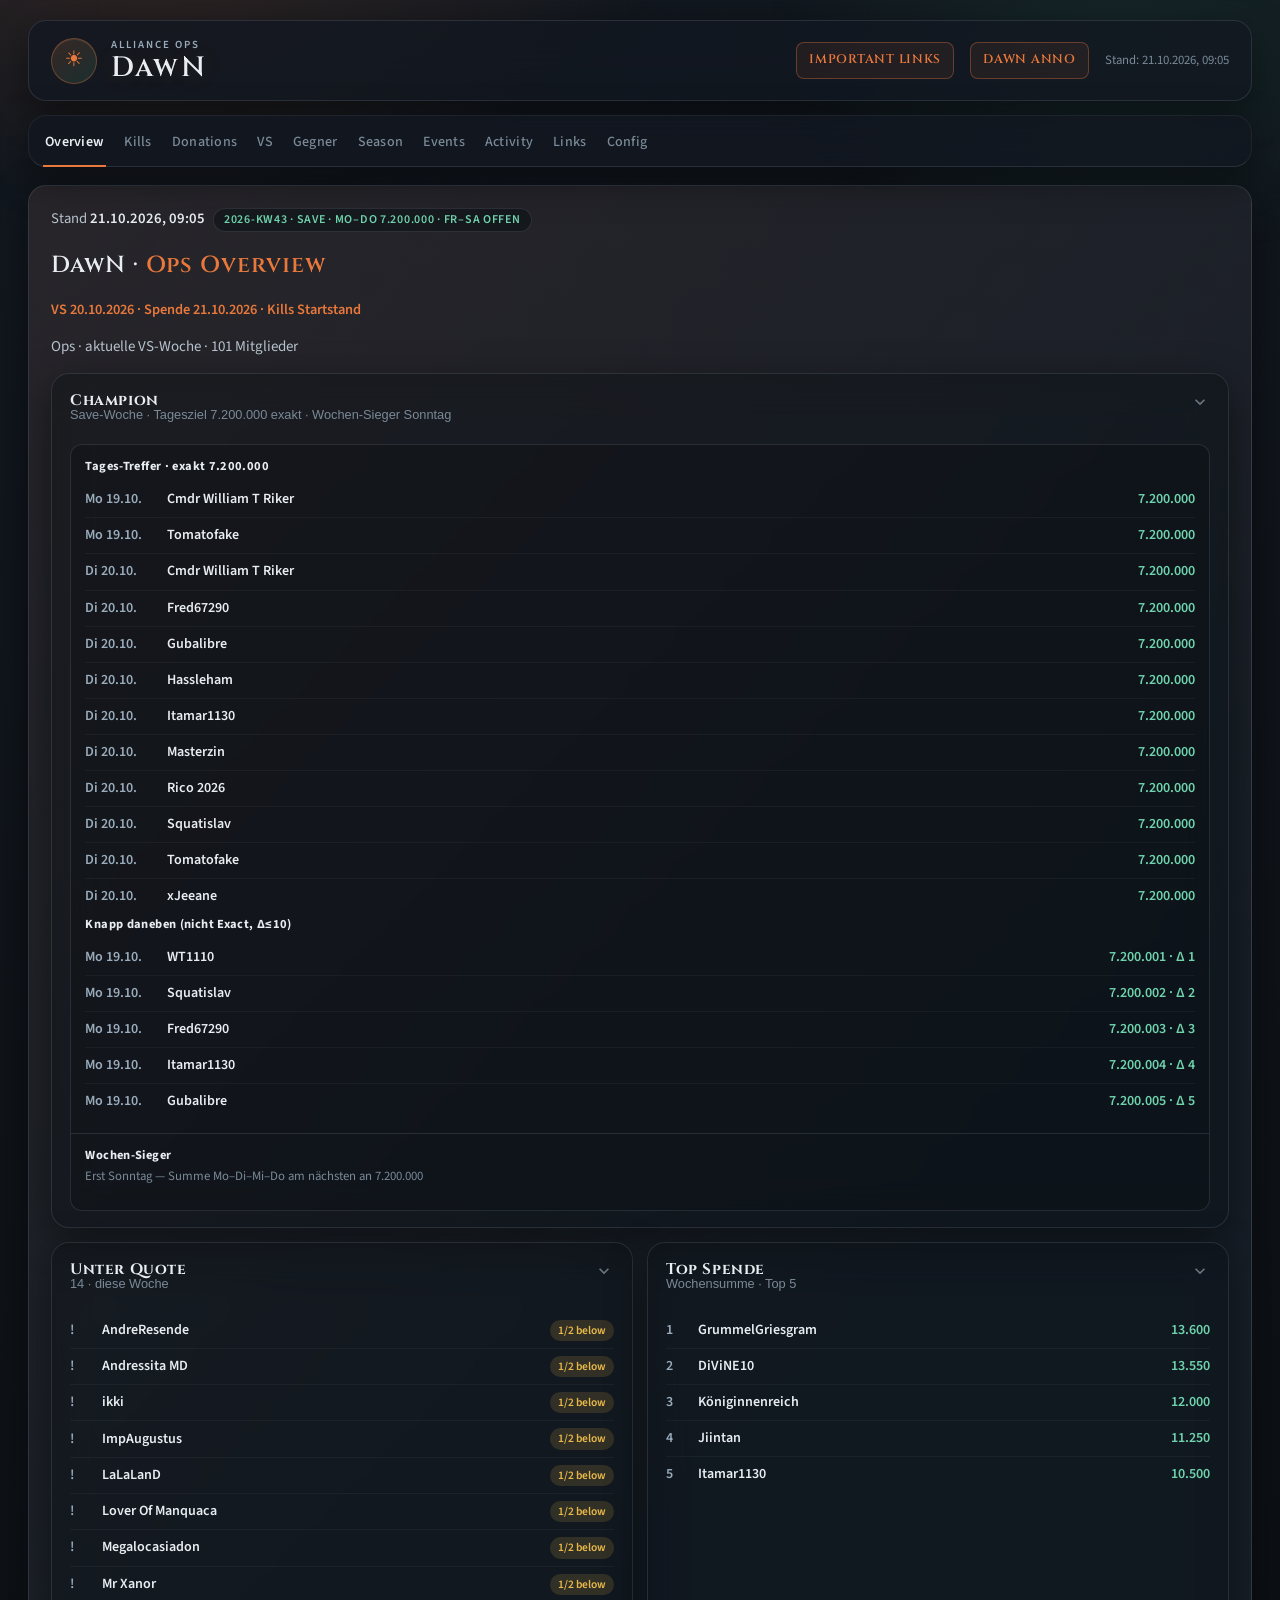
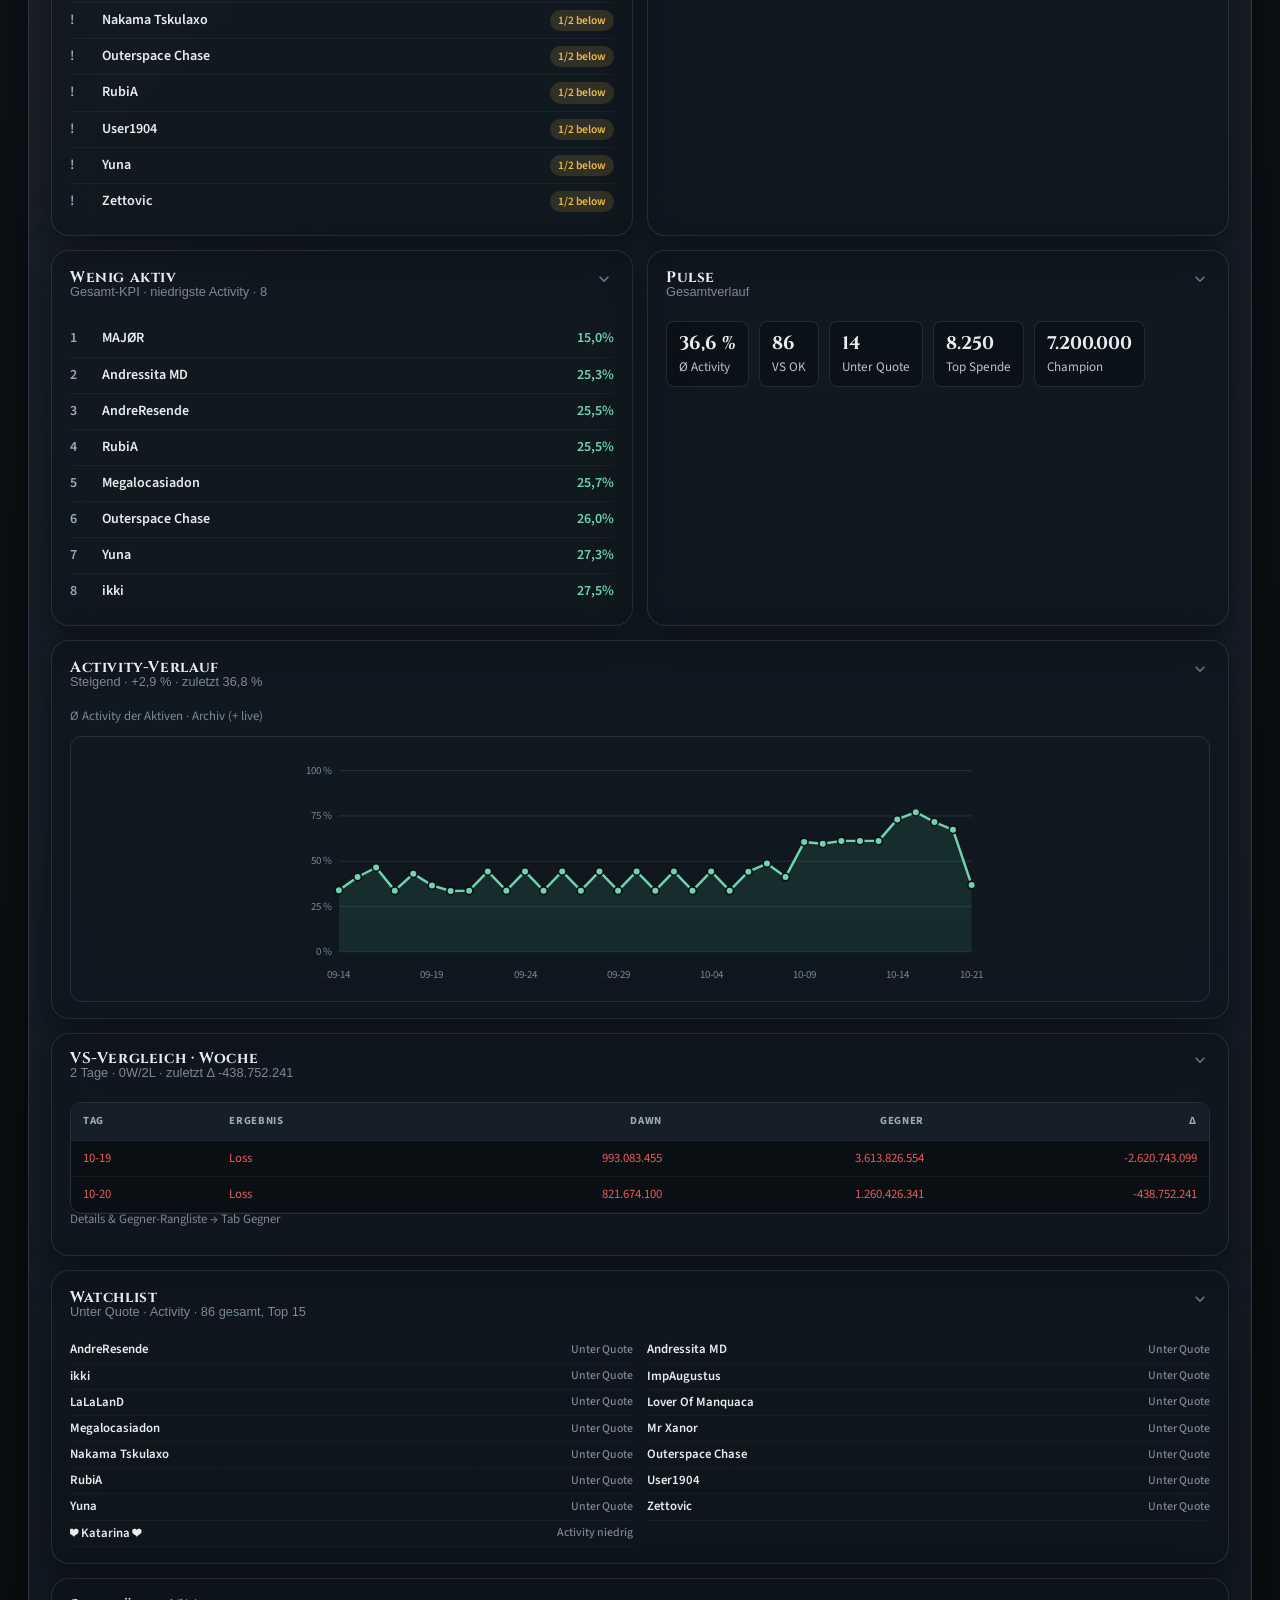
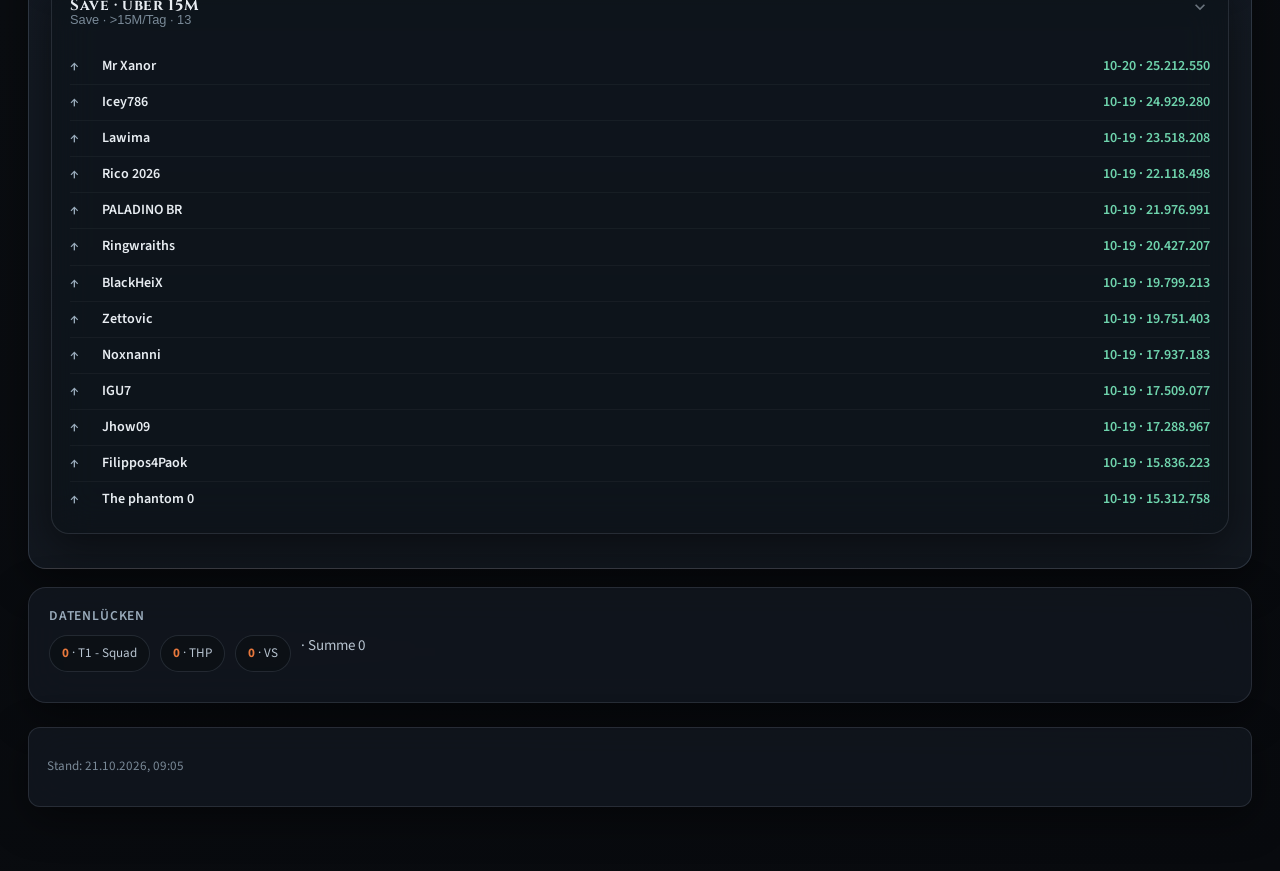
==== commit c94501f6: "Multi champion rules: roster pick for non-measurable (Outfit)" ====
--- a/index.html
+++ b/index.html
@@ -7,7 +7,7 @@
   <link rel="preconnect" href="https://fonts.googleapis.com">
   <link rel="preconnect" href="https://fonts.gstatic.com" crossorigin>
   <link href="https://fonts.googleapis.com/css2?family=Cinzel:wght@500;600;700&family=Source+Sans+3:ital,wght@0,400;0,500;0,600;0,700;1,400&display=swap" rel="stylesheet">
-  <link rel="stylesheet" href="styles.css?v=20261020-watch-compact">
+  <link rel="stylesheet" href="styles.css?v=20261021-champions-multi">
 </head>
 <body>
   <div class="bg-grid" aria-hidden="true"></div>
@@ -62,6 +62,6 @@
 
     <footer class="foot glass" id="foot"></footer>
   </div>
-  <script src="app.js?v=20261020-watch-compact"></script>
+  <script src="app.js?v=20261021-champions-multi"></script>
 </body>
 </html>
--- a/styles.css
+++ b/styles.css
@@ -1381,6 +1381,57 @@
   margin: 0;
 }
 
+.cfg-champ-rule {
+  border: 1px solid var(--line);
+  border-radius: var(--radius-sm);
+  padding: 10px 12px;
+  display: grid;
+  gap: 10px;
+  background: rgba(0, 0, 0, 0.16);
+}
+
+.cfg-champ-rule + .cfg-champ-rule {
+  margin-top: 10px;
+}
+
+.cfg-champ-rule-head {
+  display: flex;
+  align-items: center;
+  justify-content: space-between;
+  gap: 8px;
+}
+
+.cfg-champ-add-row {
+  margin-top: 4px;
+}
+
+.cfg-roster-grid {
+  display: grid;
+  grid-template-columns: repeat(auto-fill, minmax(140px, 1fr));
+  gap: 4px 10px;
+  max-height: 220px;
+  overflow: auto;
+  padding: 6px 0;
+}
+
+.cfg-roster-check {
+  display: inline-flex !important;
+  align-items: center;
+  gap: 6px;
+  margin: 0 !important;
+  font-size: 0.82rem !important;
+  text-transform: none !important;
+  letter-spacing: normal !important;
+  color: var(--ink) !important;
+  font-weight: 500 !important;
+  cursor: pointer;
+}
+
+.cfg-roster-check input {
+  width: auto;
+  margin: 0;
+}
+
 .champ-freitext {
   font-weight: 400;
   color: var(--muted);
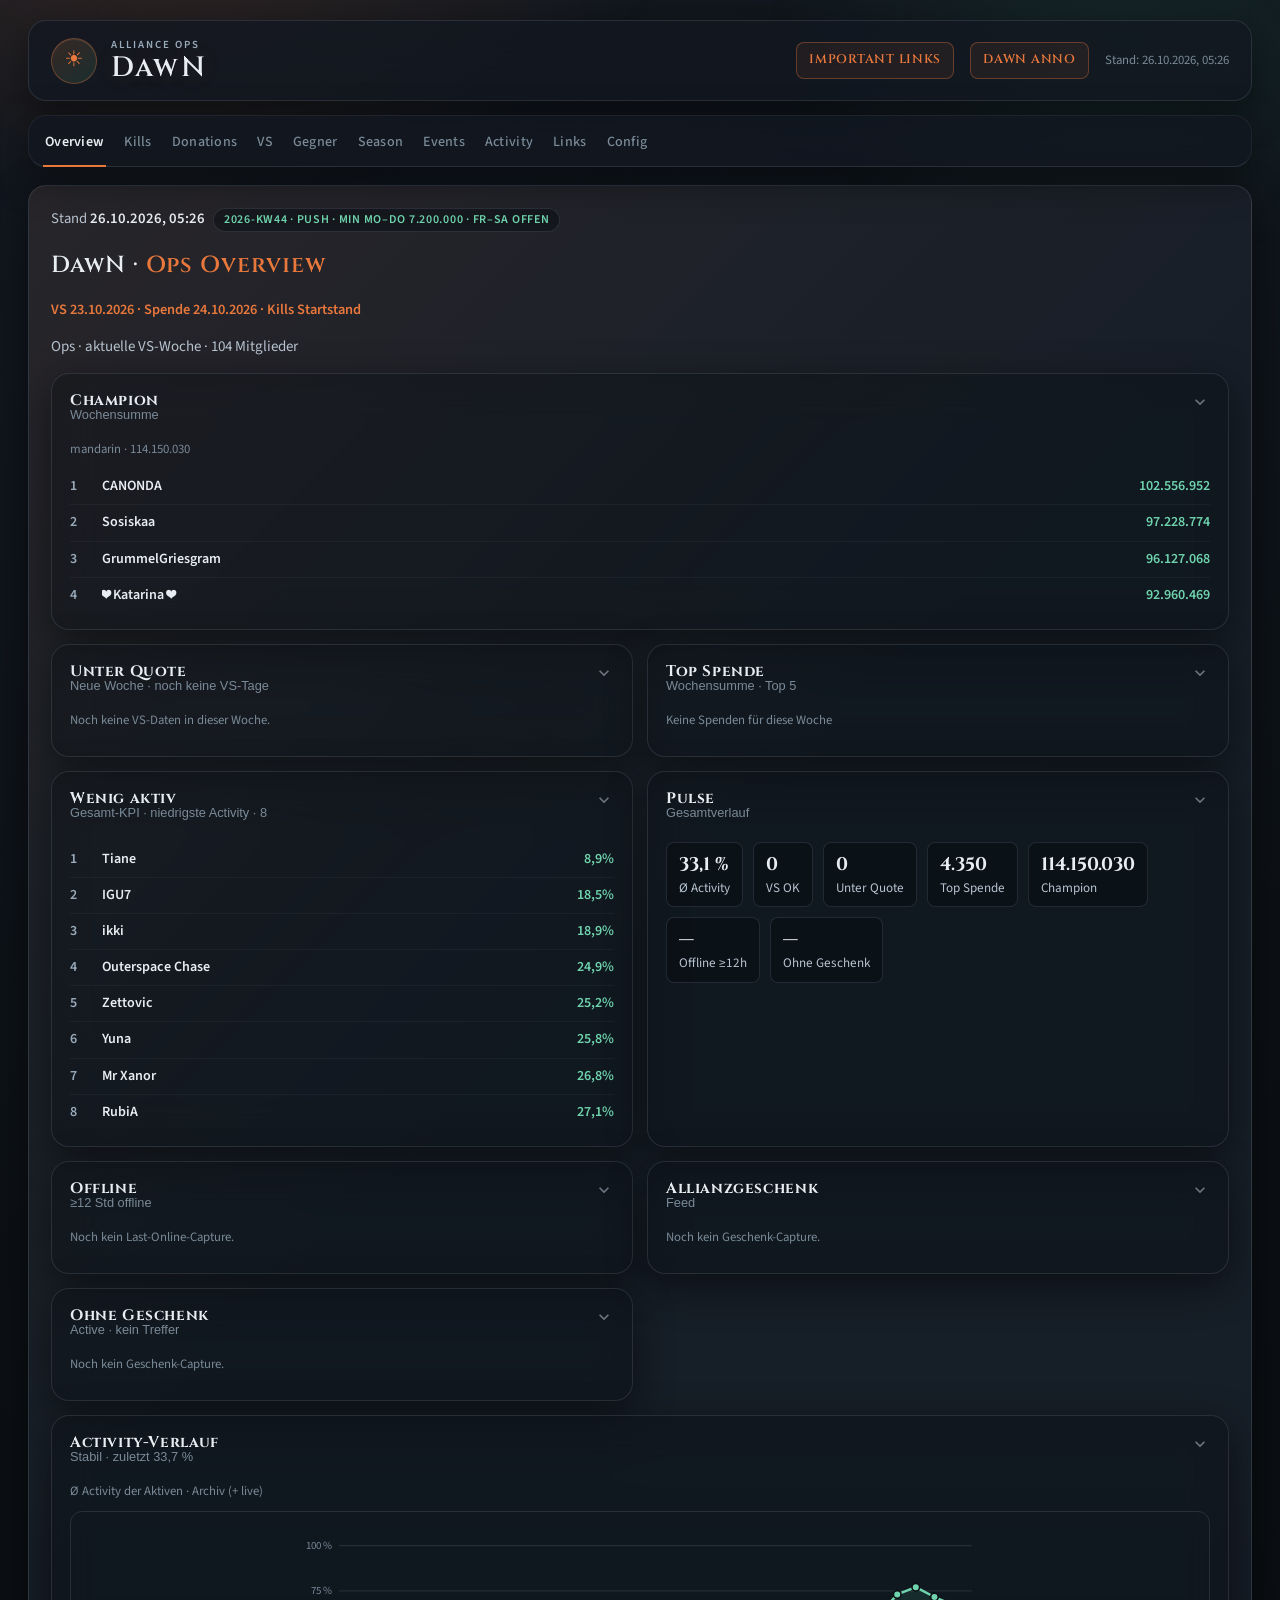
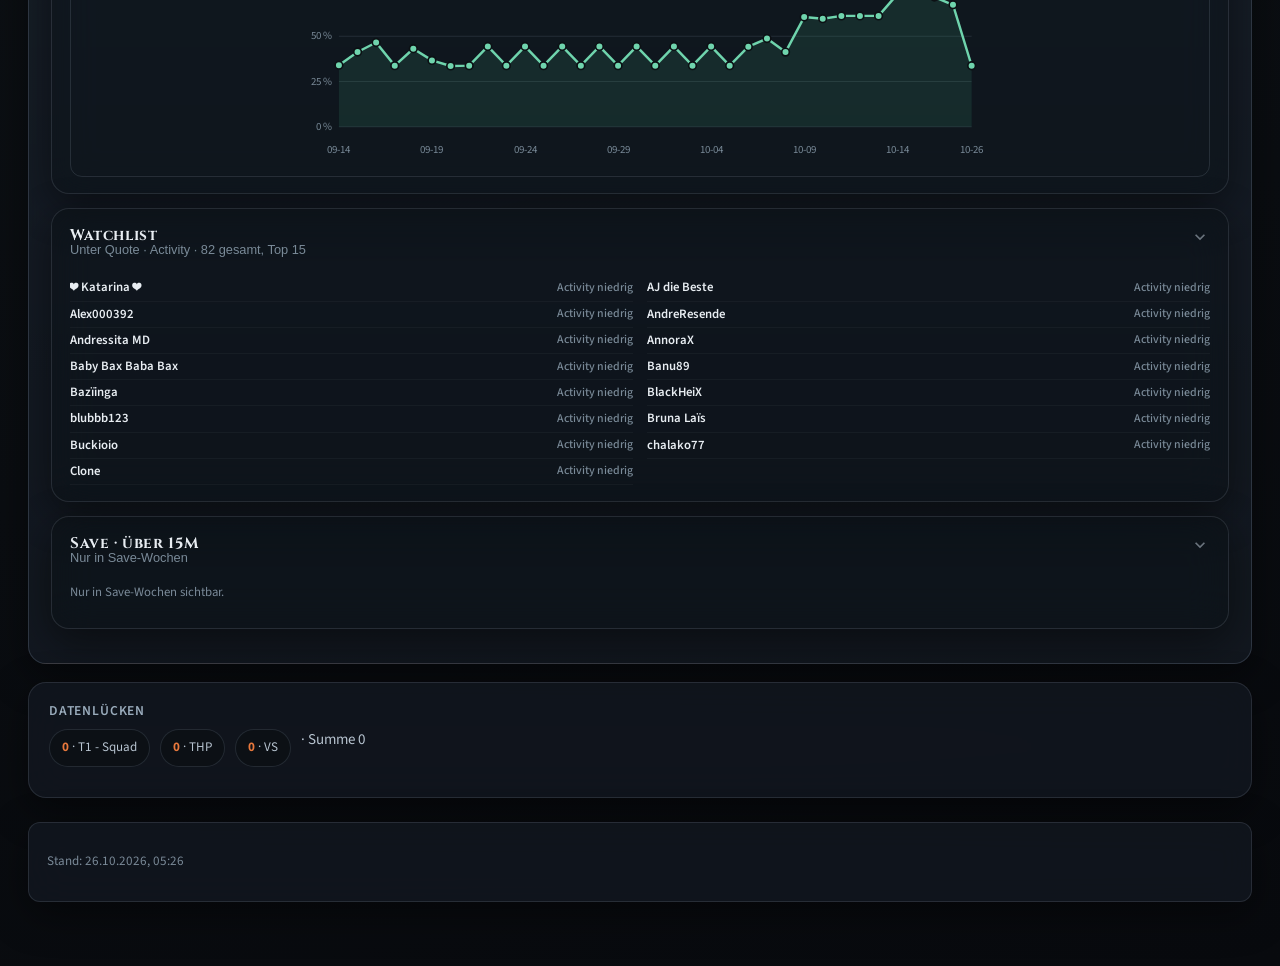
==== commit 68e3e835: "Update Ops dashboard week-reset 2026-10-26T04:33Z" ====
--- a/index.html
+++ b/index.html
@@ -7,7 +7,7 @@
   <link rel="preconnect" href="https://fonts.googleapis.com">
   <link rel="preconnect" href="https://fonts.gstatic.com" crossorigin>
   <link href="https://fonts.googleapis.com/css2?family=Cinzel:wght@500;600;700&family=Source+Sans+3:ital,wght@0,400;0,500;0,600;0,700;1,400&display=swap" rel="stylesheet">
-  <link rel="stylesheet" href="styles.css?v=20261021-champions-multi">
+  <link rel="stylesheet" href="styles.css?v=20261026-week-reset">
 </head>
 <body>
   <div class="bg-grid" aria-hidden="true"></div>
@@ -62,6 +62,6 @@
 
     <footer class="foot glass" id="foot"></footer>
   </div>
-  <script src="app.js?v=20261021-champions-multi"></script>
+  <script src="app.js?v=20261026-week-reset"></script>
 </body>
 </html>
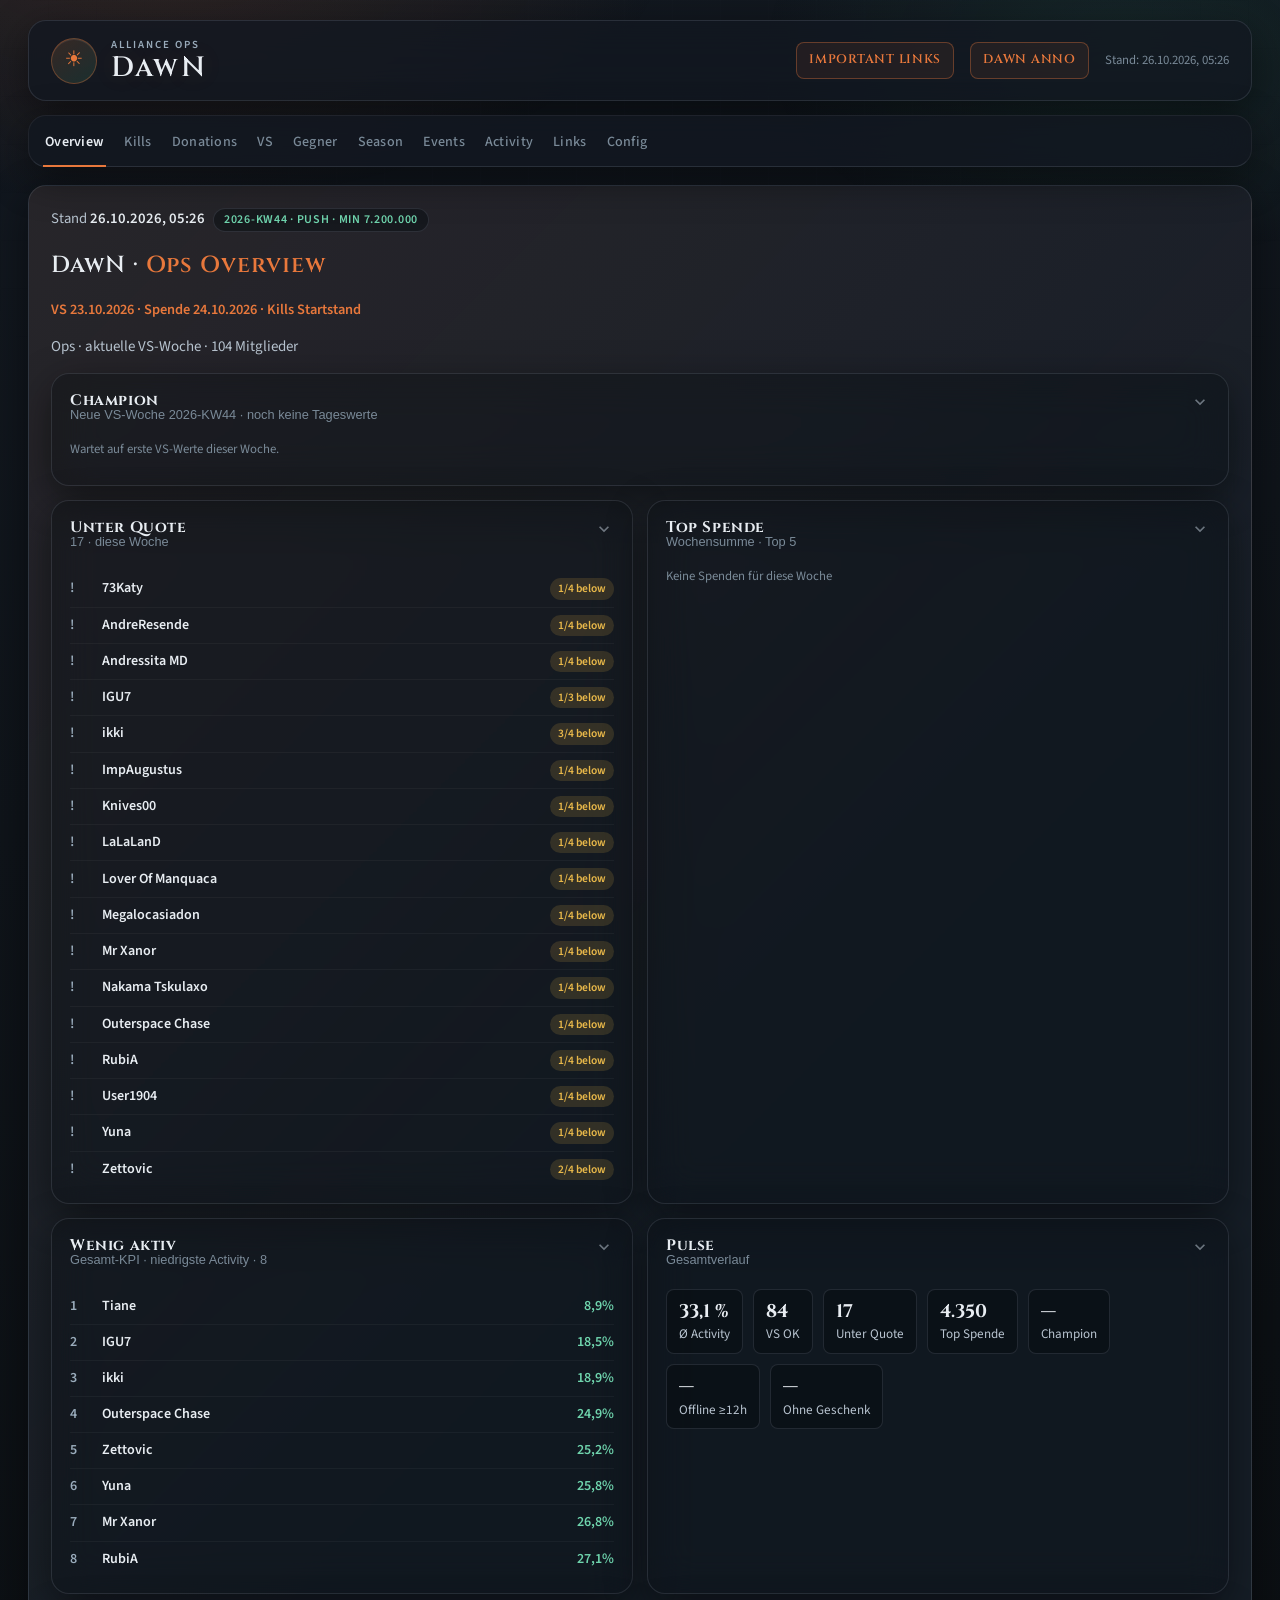
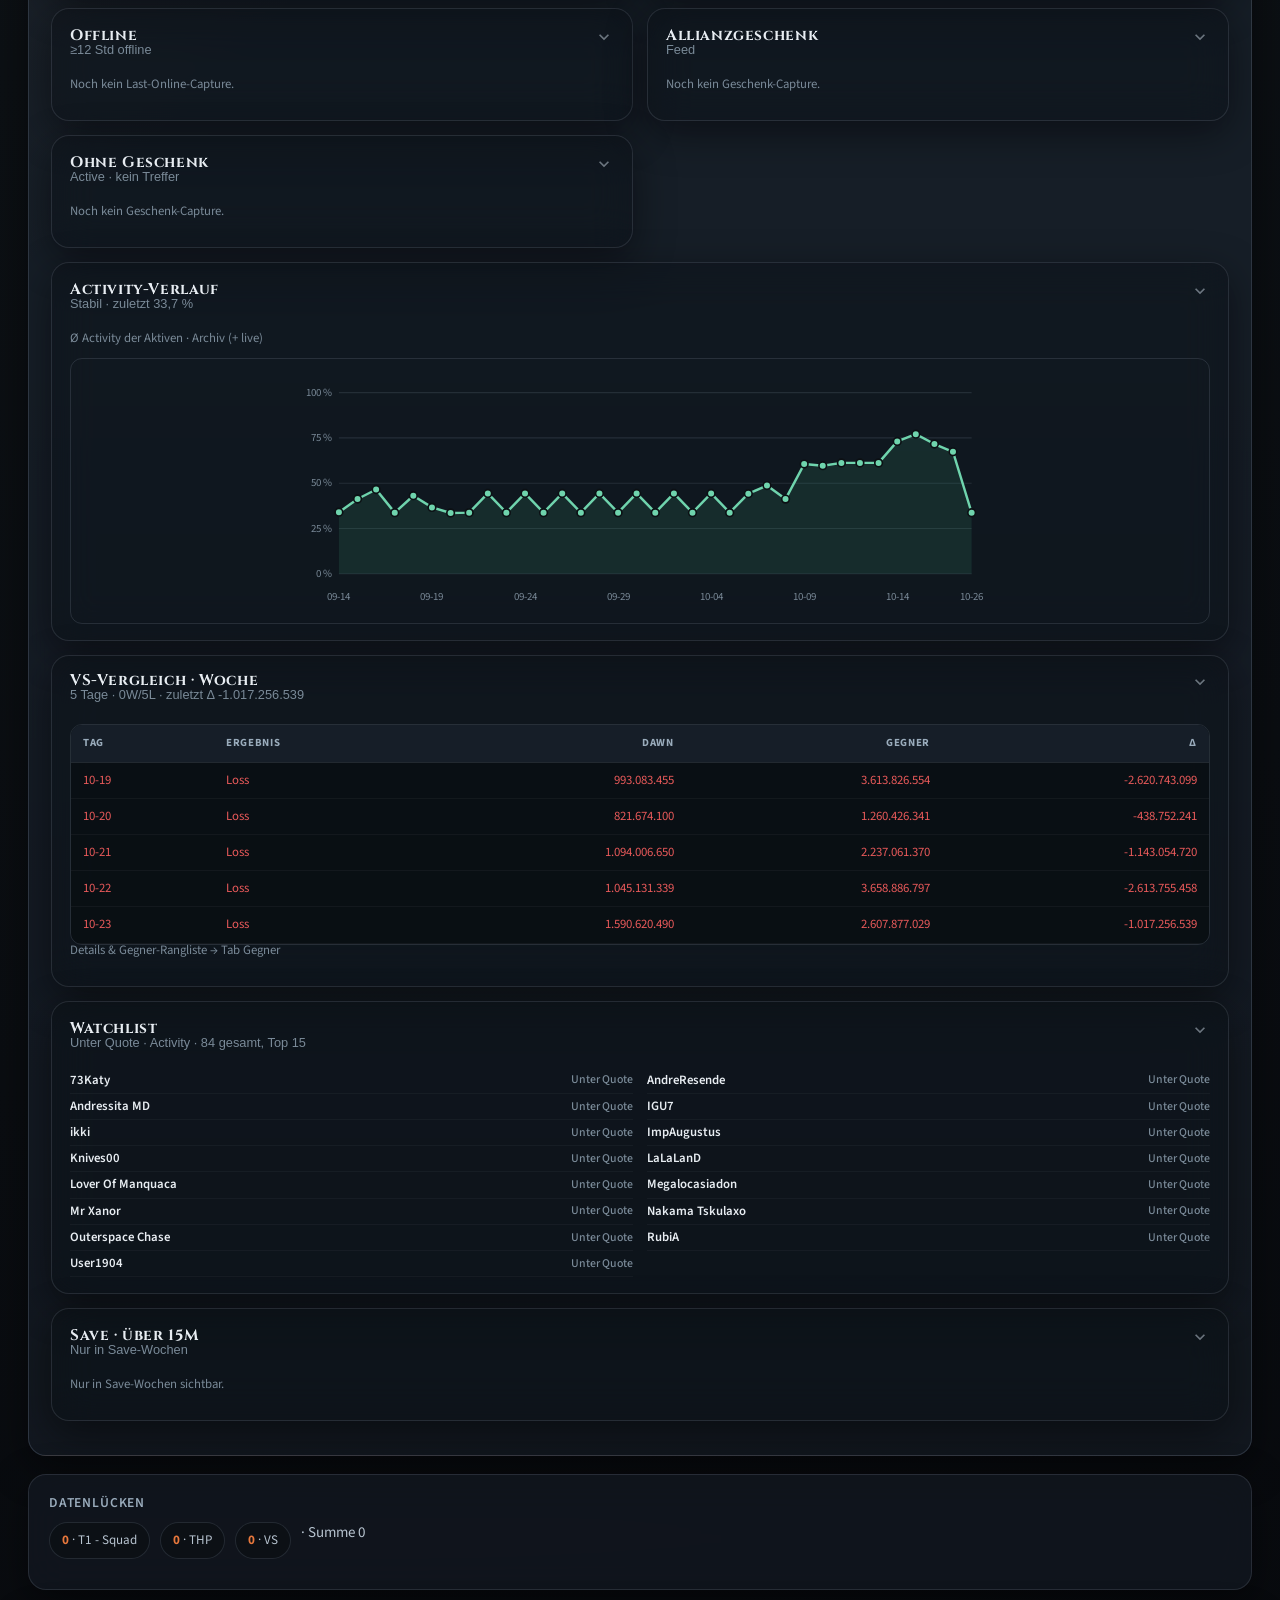
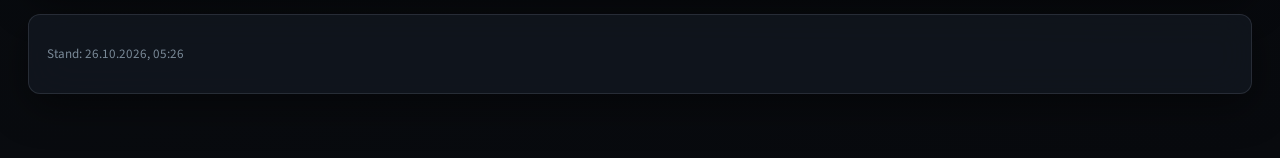
==== commit 3fd06443: "Champion-only week reset after So/Mo boundary" ====
--- a/index.html
+++ b/index.html
@@ -7,7 +7,7 @@
   <link rel="preconnect" href="https://fonts.googleapis.com">
   <link rel="preconnect" href="https://fonts.gstatic.com" crossorigin>
   <link href="https://fonts.googleapis.com/css2?family=Cinzel:wght@500;600;700&family=Source+Sans+3:ital,wght@0,400;0,500;0,600;0,700;1,400&display=swap" rel="stylesheet">
-  <link rel="stylesheet" href="styles.css?v=20261026-week-reset">
+  <link rel="stylesheet" href="styles.css?v=20261026-champ-reset">
 </head>
 <body>
   <div class="bg-grid" aria-hidden="true"></div>
@@ -62,6 +62,6 @@
 
     <footer class="foot glass" id="foot"></footer>
   </div>
-  <script src="app.js?v=20261026-week-reset"></script>
+  <script src="app.js?v=20261026-champ-reset"></script>
 </body>
 </html>
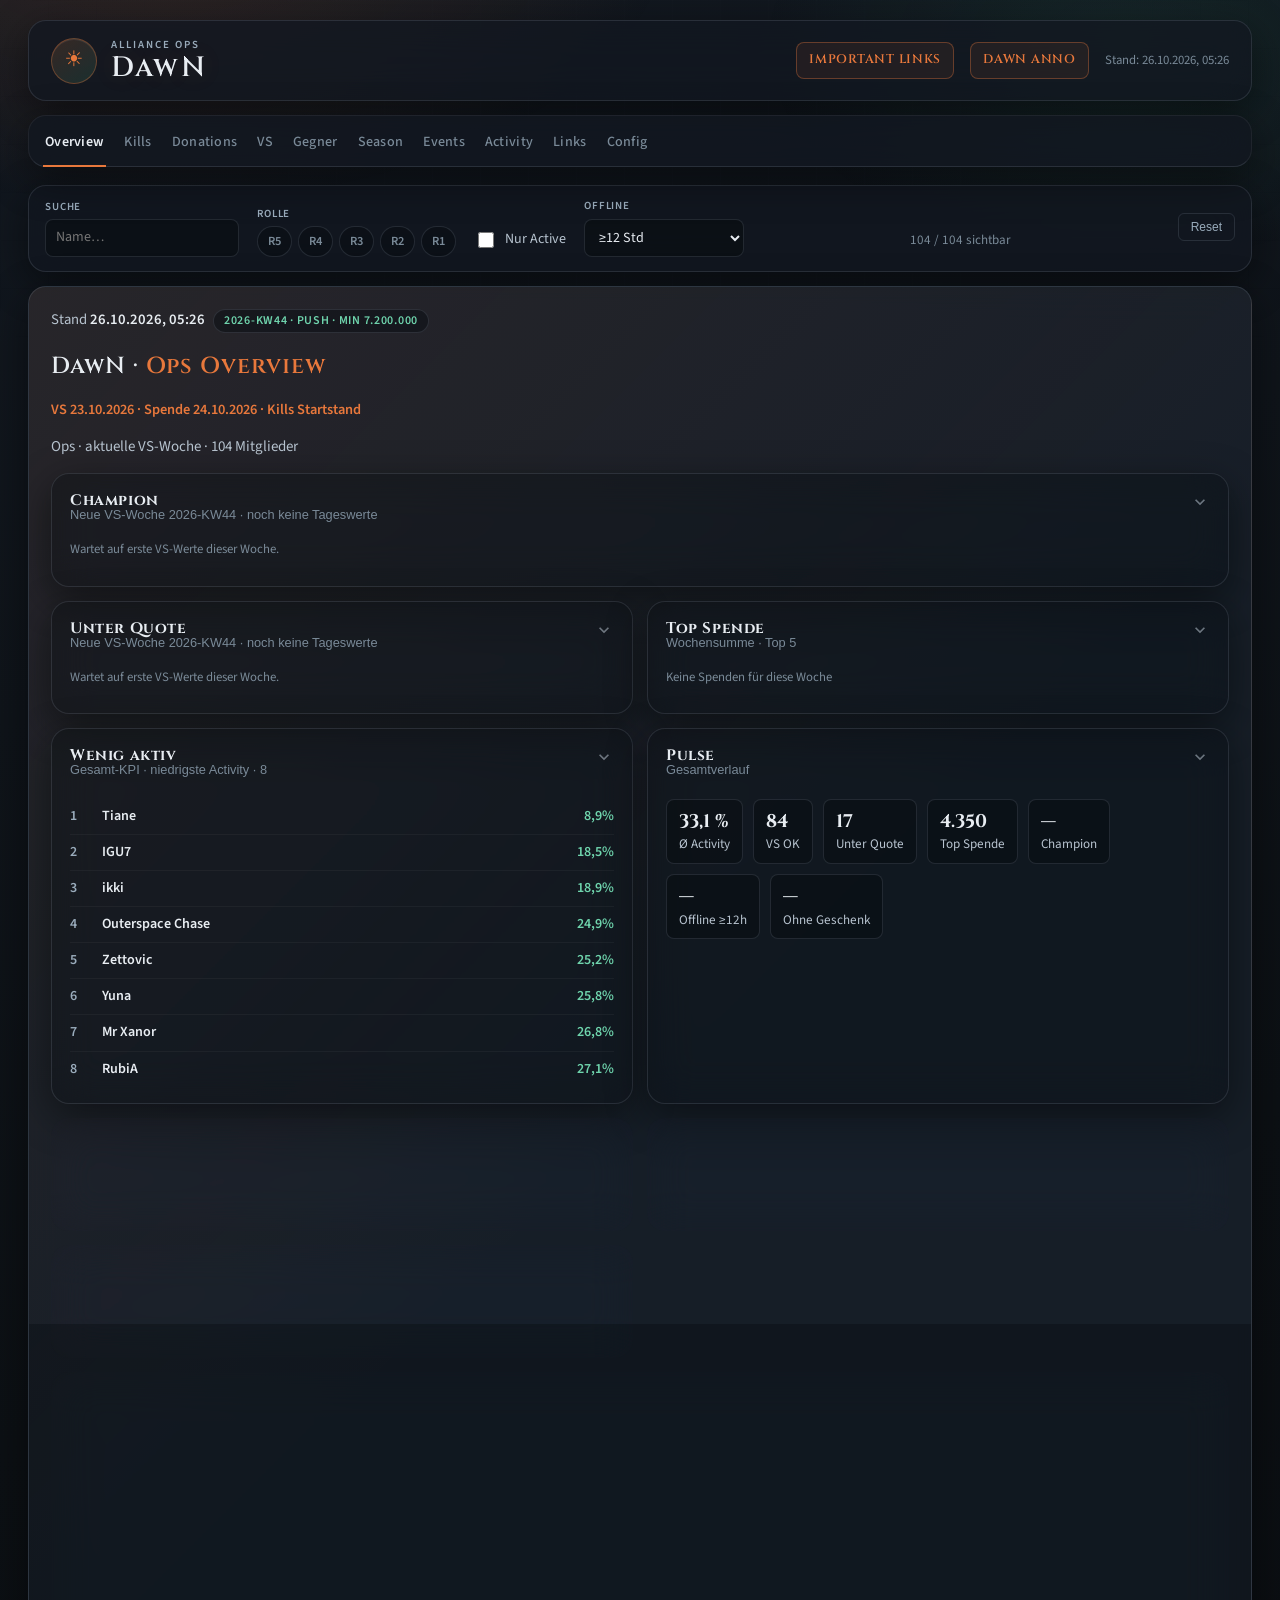
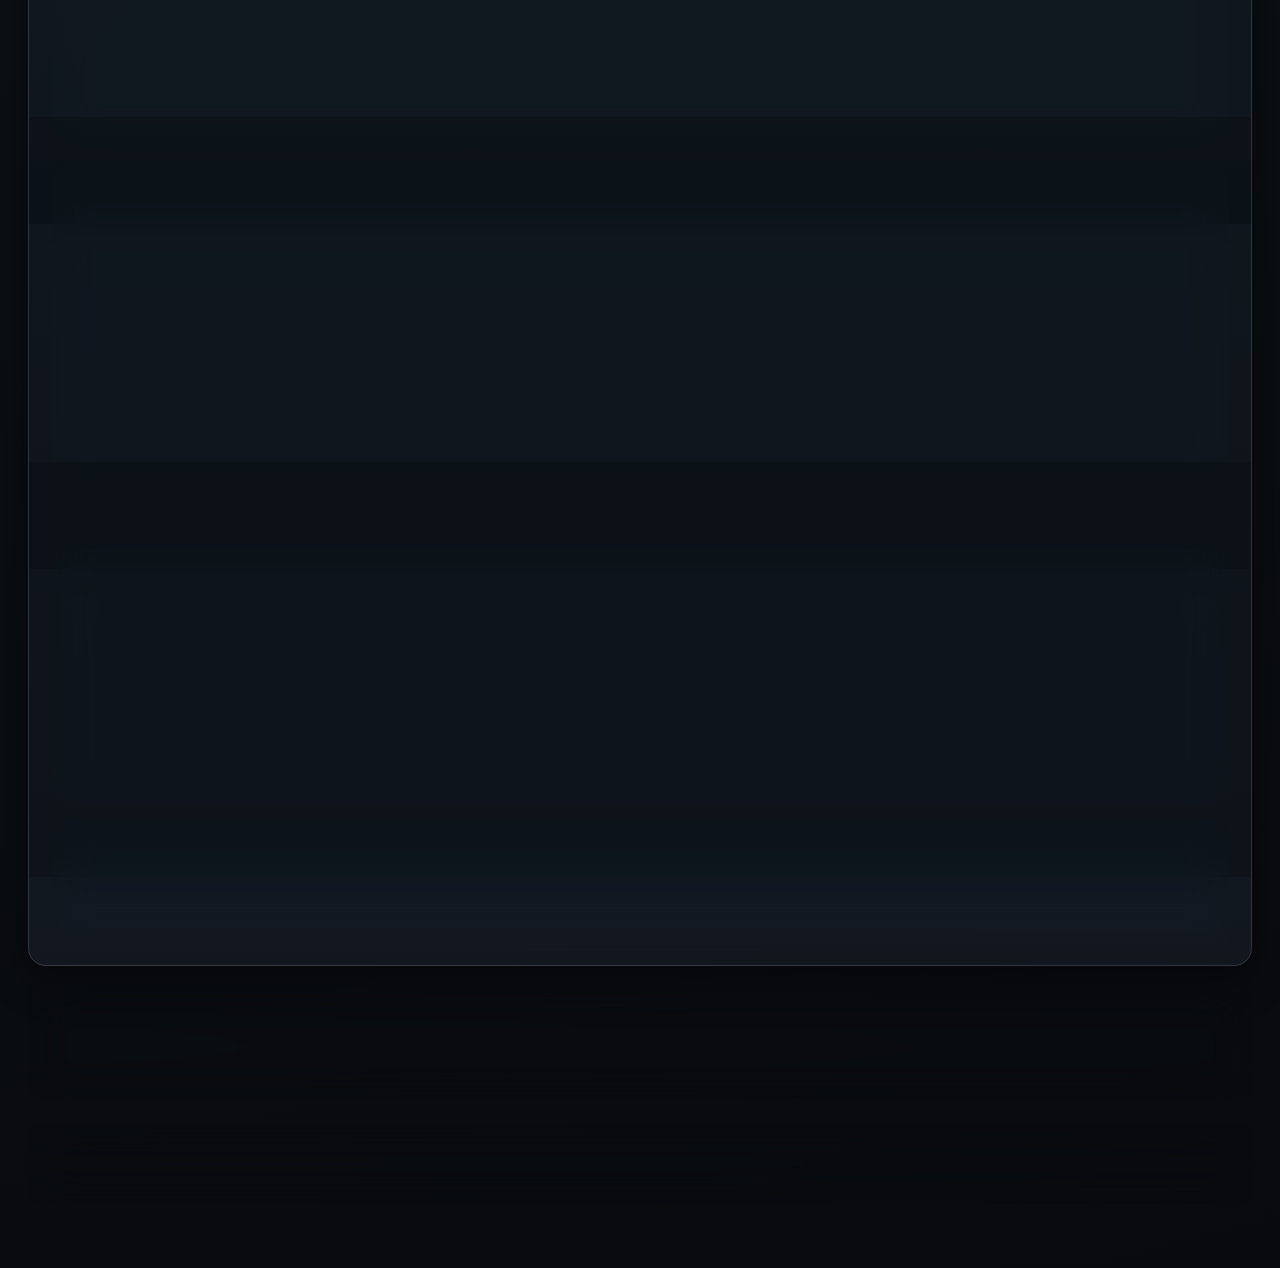
==== commit 20d39b8f: "Update Ops dashboard snapshot 2026-10-26T04:46Z" ====
--- a/index.html
+++ b/index.html
@@ -7,7 +7,7 @@
   <link rel="preconnect" href="https://fonts.googleapis.com">
   <link rel="preconnect" href="https://fonts.gstatic.com" crossorigin>
   <link href="https://fonts.googleapis.com/css2?family=Cinzel:wght@500;600;700&family=Source+Sans+3:ital,wght@0,400;0,500;0,600;0,700;1,400&display=swap" rel="stylesheet">
-  <link rel="stylesheet" href="styles.css?v=20261026-champ-reset">
+  <link rel="stylesheet" href="styles.css?v=20261026-quota-presence">
 </head>
 <body>
   <div class="bg-grid" aria-hidden="true"></div>
@@ -62,6 +62,6 @@
 
     <footer class="foot glass" id="foot"></footer>
   </div>
-  <script src="app.js?v=20261026-champ-reset"></script>
+  <script src="app.js?v=20261026-quota-presence"></script>
 </body>
 </html>
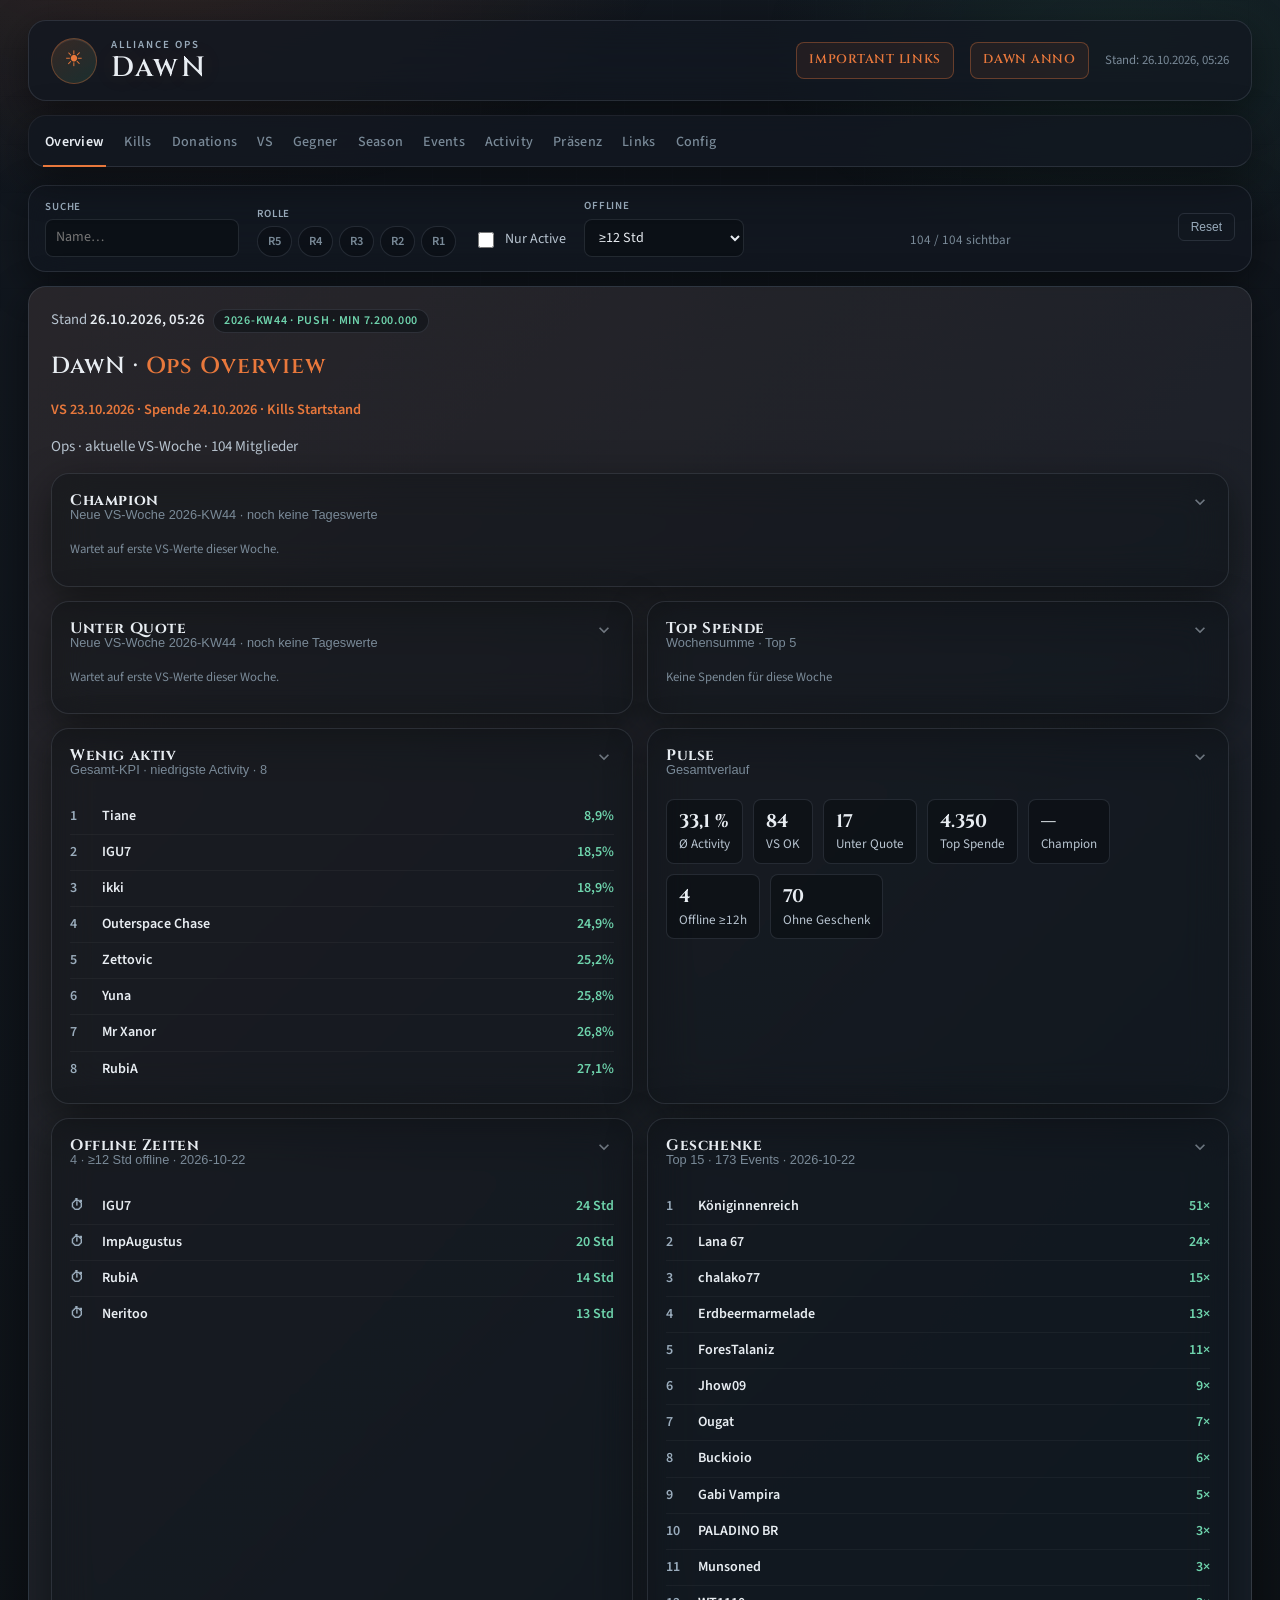
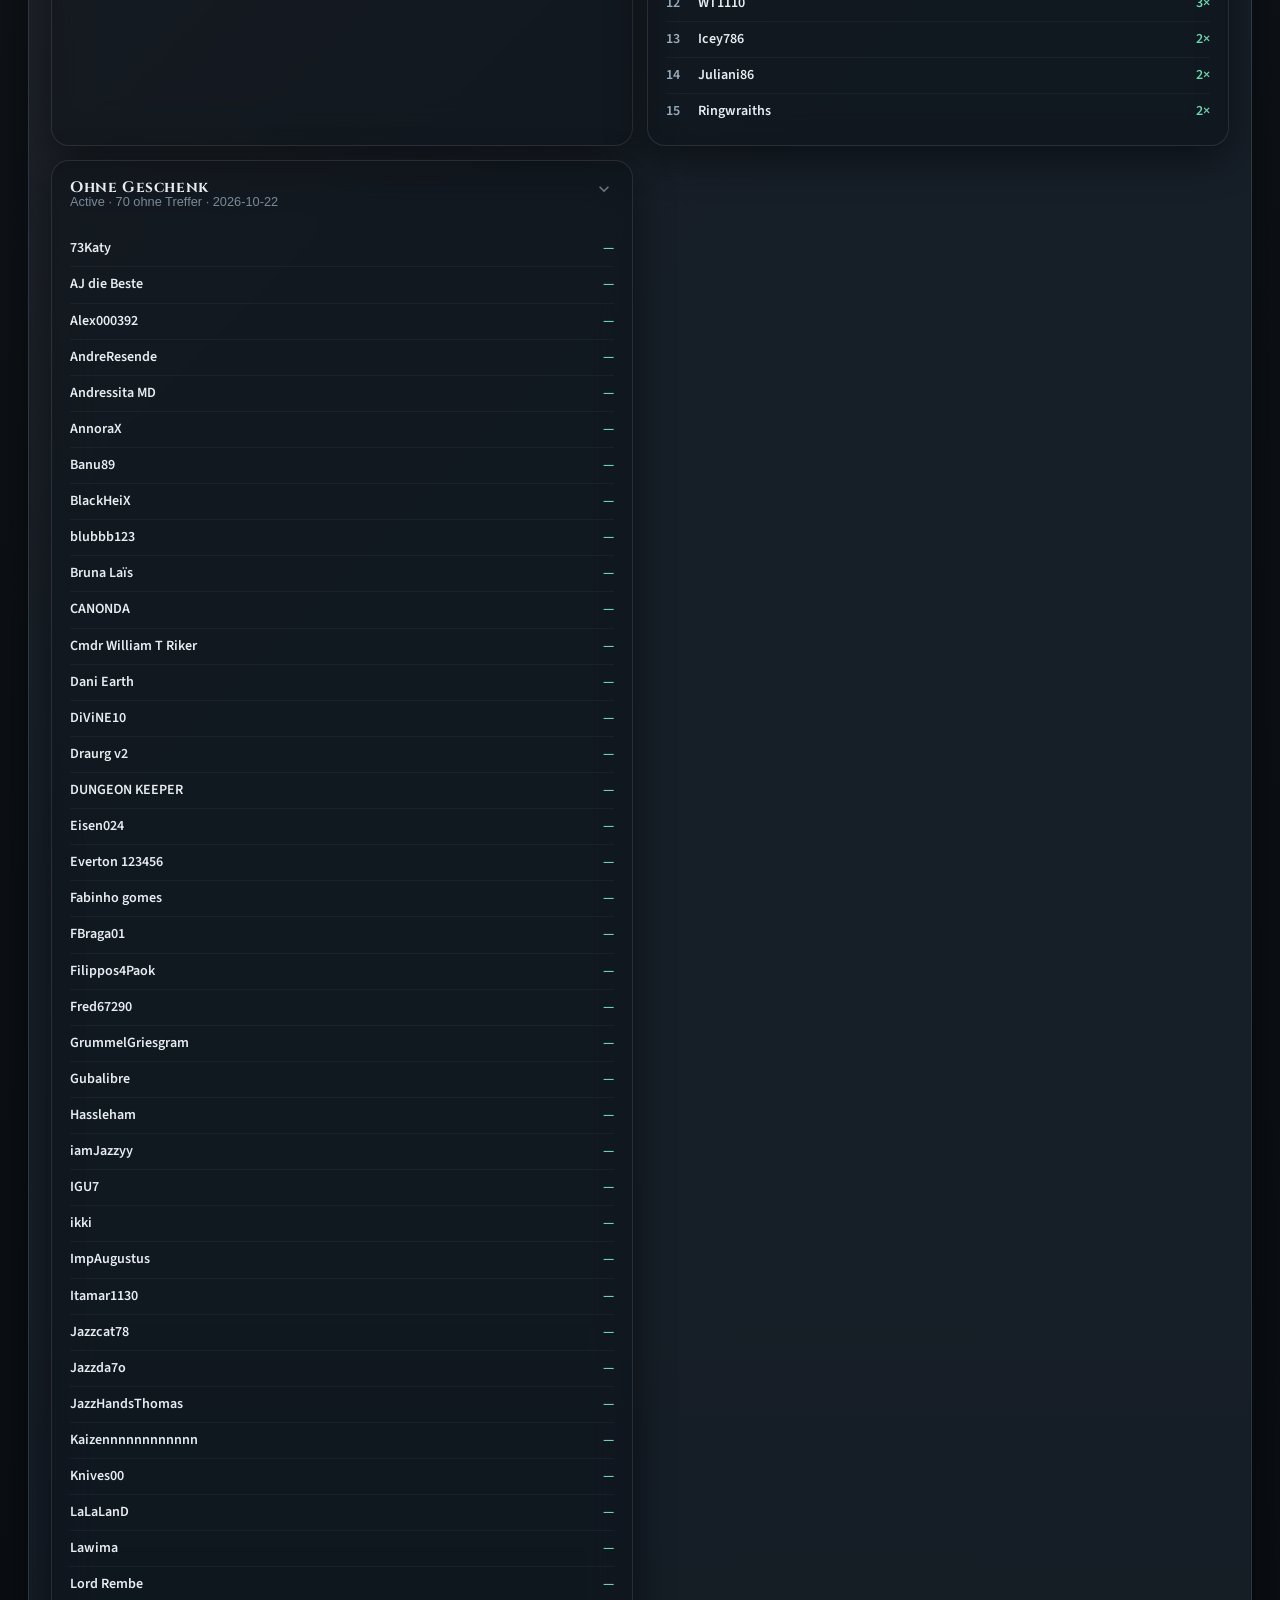
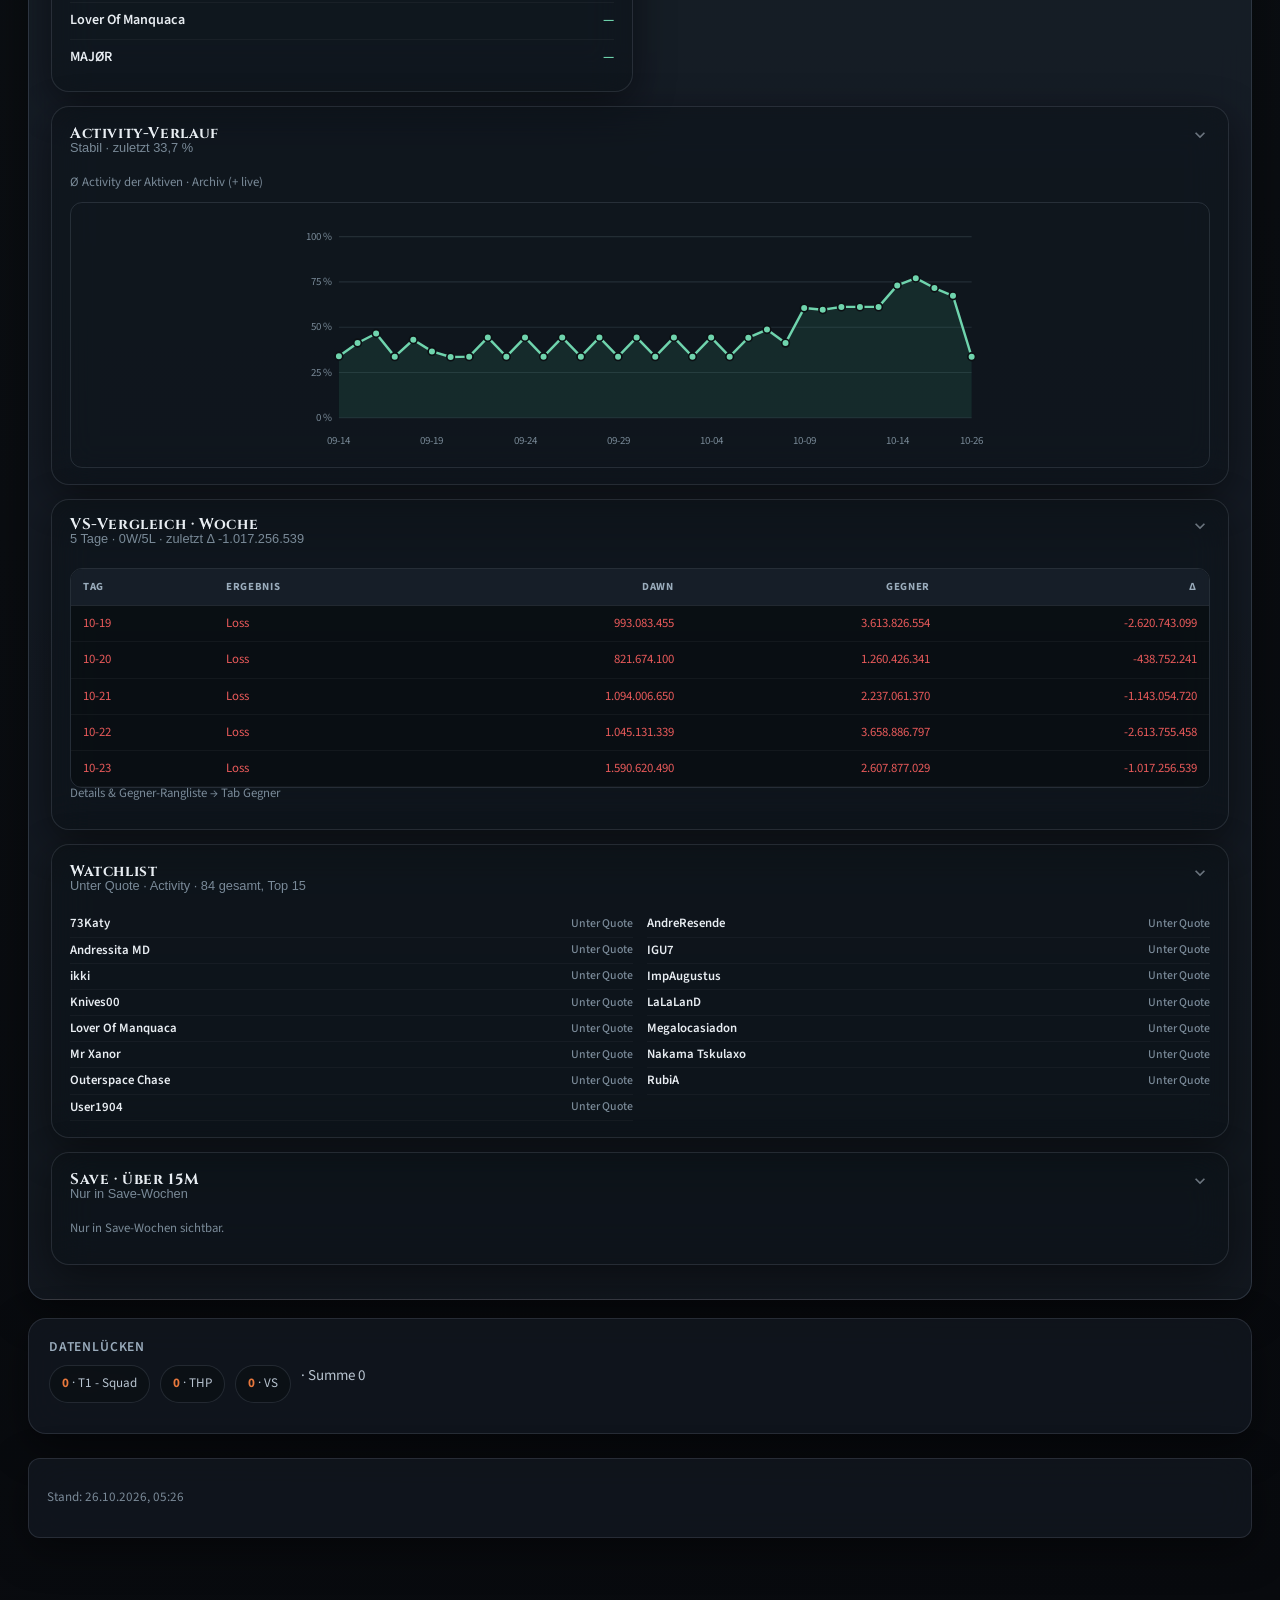
==== commit 37e693f0: "Update Ops dashboard snapshot 2026-10-26T05:09Z" ====
--- a/index.html
+++ b/index.html
@@ -7,7 +7,7 @@
   <link rel="preconnect" href="https://fonts.googleapis.com">
   <link rel="preconnect" href="https://fonts.gstatic.com" crossorigin>
   <link href="https://fonts.googleapis.com/css2?family=Cinzel:wght@500;600;700&family=Source+Sans+3:ital,wght@0,400;0,500;0,600;0,700;1,400&display=swap" rel="stylesheet">
-  <link rel="stylesheet" href="styles.css?v=20261026-quota-presence">
+  <link rel="stylesheet" href="styles.css?v=20261026-presence-tab">
 </head>
 <body>
   <div class="bg-grid" aria-hidden="true"></div>
@@ -39,6 +39,7 @@
           <button class="tab" role="tab" id="tab-season" aria-selected="false" aria-controls="view-season" data-view="season">Season</button>
           <button class="tab" role="tab" id="tab-events" aria-selected="false" aria-controls="view-events" data-view="events">Events</button>
           <button class="tab" role="tab" id="tab-activity" aria-selected="false" aria-controls="view-activity" data-view="activity">Activity</button>
+          <button class="tab" role="tab" id="tab-presence" aria-selected="false" aria-controls="view-presence" data-view="presence">Präsenz</button>
           <button class="tab" role="tab" id="tab-links" aria-selected="false" aria-controls="view-links" data-view="links">Links</button>
           <button class="tab" role="tab" id="tab-config" aria-selected="false" aria-controls="view-config" data-view="config">Config</button>
         </div>
@@ -57,11 +58,12 @@
     <div class="view" id="view-season" role="tabpanel" aria-labelledby="tab-season" hidden></div>
     <div class="view" id="view-events" role="tabpanel" aria-labelledby="tab-events" hidden></div>
     <div class="view" id="view-activity" role="tabpanel" aria-labelledby="tab-activity" hidden></div>
+    <div class="view" id="view-presence" role="tabpanel" aria-labelledby="tab-presence" hidden></div>
     <div class="view" id="view-links" role="tabpanel" aria-labelledby="tab-links" hidden></div>
     <div class="view" id="view-config" role="tabpanel" aria-labelledby="tab-config" hidden></div>
 
     <footer class="foot glass" id="foot"></footer>
   </div>
-  <script src="app.js?v=20261026-quota-presence"></script>
+  <script src="app.js?v=20261026-presence-tab"></script>
 </body>
 </html>
